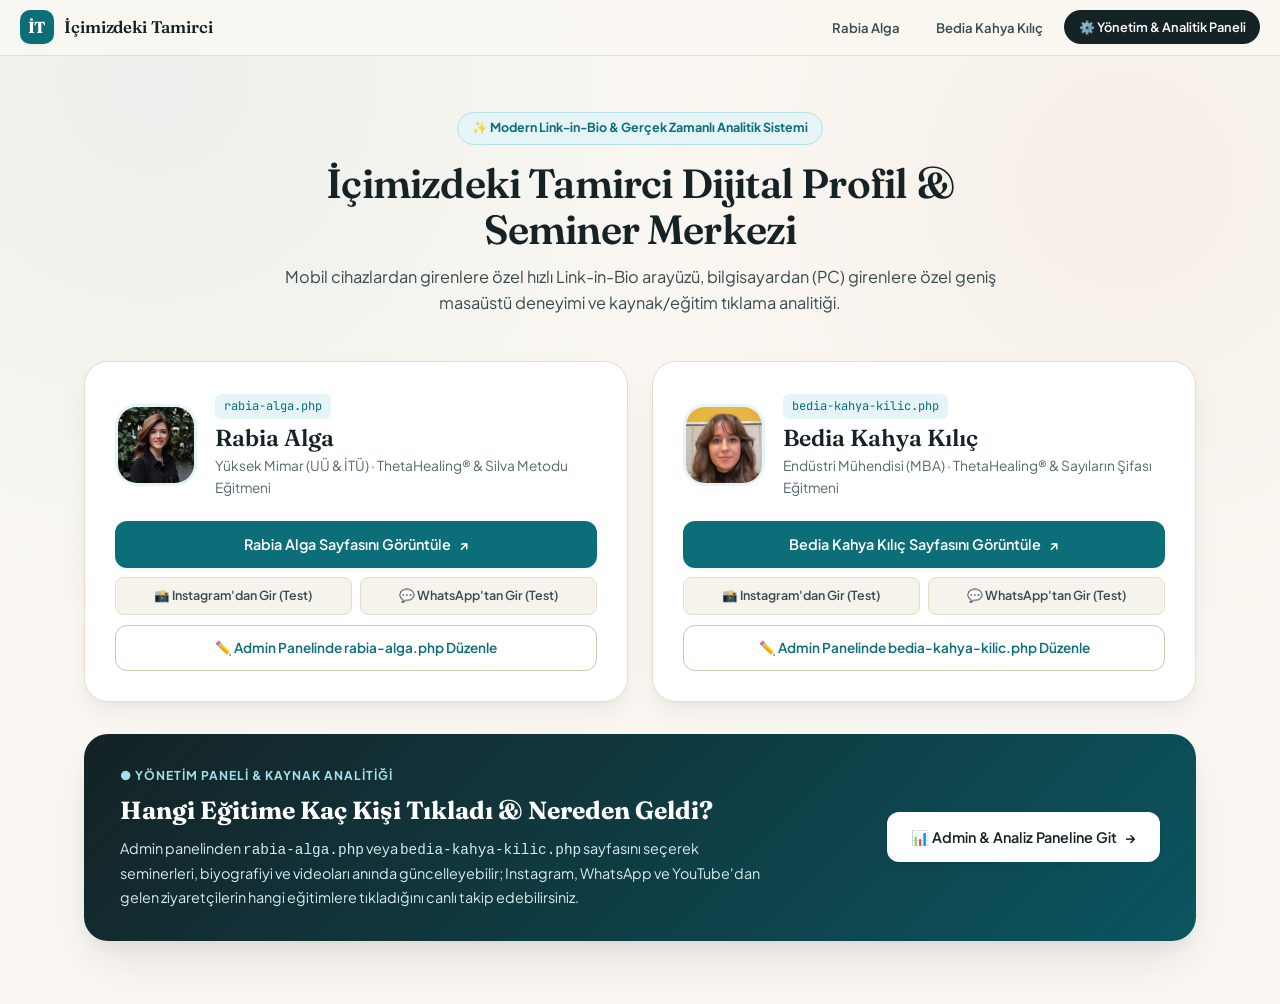
==== index.html @ aa14bcf8 "feat: Modern Link-in-Bio (Rabia Alga & Bedia Kahya Kilic) + CMS Admin & Analytics" ====
<!DOCTYPE html>
<html lang="tr">
  <head>
    <meta charset="utf-8" />
    <meta name="viewport" content="width=device-width, initial-scale=1" />
    <title>İçimizdeki Tamirci | Link-in-Bio & Yönetim Portalı</title>
    <meta
      name="description"
      content="İçimizdeki Tamirci — Rabia Alga ve Bedia Kahya Kılıç modern Link-in-Bio sayfaları, seminer takvimi ve analitik yönetim paneli."
    />
    <link rel="stylesheet" href="css/modern.css" />
    <style>
      .portal-hero {
        max-width: 1160px;
        margin: 0 auto;
        padding: 3.5rem 1.5rem 4rem;
      }
      .portal-header {
        text-align: center;
        max-width: 720px;
        margin: 0 auto 2.75rem;
      }
      .portal-badge {
        display: inline-flex;
        align-items: center;
        gap: 0.45rem;
        padding: 0.35rem 0.9rem;
        border-radius: var(--radius-pill);
        background: var(--accent-soft);
        color: var(--accent);
        border: 1px solid var(--accent-border);
        font-size: 0.78rem;
        font-weight: 700;
        margin-bottom: 1rem;
      }
      .portal-title {
        font-family: var(--font-display);
        font-size: var(--step-4);
        font-weight: 600;
        line-height: 1.12;
        letter-spacing: -0.02em;
        margin-bottom: 0.75rem;
      }
      .portal-sub {
        color: var(--text-secondary);
        font-size: 1.02rem;
      }
      .portal-grid {
        display: grid;
        grid-template-columns: repeat(2, minmax(0, 1fr));
        gap: 1.5rem;
        margin-bottom: 2rem;
      }
      .portal-card {
        background: var(--surface);
        border: 1px solid var(--border);
        border-radius: var(--radius-lg);
        padding: 1.85rem;
        box-shadow: var(--shadow-md);
        display: flex;
        flex-direction: column;
        justify-content: space-between;
        gap: 1.35rem;
      }
      .portal-card-top {
        display: flex;
        align-items: center;
        gap: 1.15rem;
      }
      .portal-avatar {
        width: 82px;
        height: 82px;
        border-radius: 22px;
        object-fit: cover;
        border: 3px solid var(--accent-soft);
        flex-shrink: 0;
      }
      .portal-slug {
        font-family: var(--font-mono);
        font-size: 0.75rem;
        color: var(--accent);
        background: var(--accent-soft);
        padding: 0.18rem 0.55rem;
        border-radius: 6px;
        display: inline-block;
        margin-bottom: 0.3rem;
      }
      .portal-name {
        font-family: var(--font-display);
        font-size: 1.45rem;
        font-weight: 600;
        line-height: 1.2;
      }
      .portal-role {
        font-size: 0.86rem;
        color: var(--text-muted);
        margin-top: 0.2rem;
      }
      .portal-actions {
        display: flex;
        flex-direction: column;
        gap: 0.6rem;
      }
      .portal-sim-row {
        display: grid;
        grid-template-columns: 1fr 1fr;
        gap: 0.5rem;
      }
      .portal-admin-banner {
        background: linear-gradient(135deg, #142225 0%, #0B5560 100%);
        color: #fff;
        border-radius: var(--radius-lg);
        padding: 2rem 2.25rem;
        display: flex;
        align-items: center;
        justify-content: space-between;
        gap: 1.5rem;
        flex-wrap: wrap;
        box-shadow: var(--shadow-lg);
      }
      @media (max-width: 820px) {
        .portal-grid {
          grid-template-columns: 1fr;
        }
        .portal-sim-row {
          grid-template-columns: 1fr;
        }
      }
    </style>
  </head>
  <body>
    <header class="it-topbar">
      <div class="it-topbar-inner">
        <a href="index.html" class="it-brand">
          <span class="it-brand-mark">İT</span>
          <span>İçimizdeki Tamirci</span>
        </a>
        <div class="it-topbar-actions">
          <a href="rabia-alga.html" class="it-pill-link">Rabia Alga</a>
          <a href="bedia-kahya-kilic.html" class="it-pill-link">Bedia Kahya Kılıç</a>
          <a href="admin.html" class="it-admin-cta">⚙️ Yönetim & Analitik Paneli</a>
        </div>
      </div>
    </header>

    <main class="portal-hero">
      <div class="portal-header">
        <span class="portal-badge">✨ Modern Link-in-Bio & Gerçek Zamanlı Analitik Sistemi</span>
        <h1 class="portal-title">İçimizdeki Tamirci Dijital Profil & Seminer Merkezi</h1>
        <p class="portal-sub">
          Mobil cihazlardan girenlere özel hızlı Link-in-Bio arayüzü, bilgisayardan (PC) girenlere özel geniş masaüstü deneyimi ve kaynak/eğitim tıklama analitiği.
        </p>
      </div>

      <div class="portal-grid">
        <!-- Rabia Alga Kartı -->
        <article class="portal-card">
          <div>
            <div class="portal-card-top">
              <img src="assets/images/RabiaAlga.jpg" alt="Rabia Alga" class="portal-avatar" />
              <div>
                <span class="portal-slug">rabia-alga.php</span>
                <h2 class="portal-name">Rabia Alga</h2>
                <p class="portal-role">Yüksek Mimar (UÜ & İTÜ) · ThetaHealing® & Silva Metodu Eğitmeni</p>
              </div>
            </div>
          </div>

          <div class="portal-actions">
            <a href="rabia-alga.html" class="it-training-cta">
              <span>Rabia Alga Sayfasını Görüntüle</span>
              <span>↗</span>
            </a>
            <div class="portal-sim-row">
              <a href="rabia-alga.html?ref=instagram" class="it-share-chip">
                📸 Instagram'dan Gir (Test)
              </a>
              <a href="rabia-alga.html?ref=whatsapp" class="it-share-chip">
                💬 WhatsApp'tan Gir (Test)
              </a>
            </div>
            <a href="admin.html?profile=rabia-alga&tab=trainings" class="it-more-btn" style="justify-content:center; gap:0.5rem;">
              <span>✏️ Admin Panelinde rabia-alga.php Düzenle</span>
            </a>
          </div>
        </article>

        <!-- Bedia Kahya Kılıç Kartı -->
        <article class="portal-card">
          <div>
            <div class="portal-card-top">
              <img src="assets/images/BediaKahyaKilic.jpg" alt="Bedia Kahya Kılıç" class="portal-avatar" />
              <div>
                <span class="portal-slug">bedia-kahya-kilic.php</span>
                <h2 class="portal-name">Bedia Kahya Kılıç</h2>
                <p class="portal-role">Endüstri Mühendisi (MBA) · ThetaHealing® & Sayıların Şifası Eğitmeni</p>
              </div>
            </div>
          </div>

          <div class="portal-actions">
            <a href="bedia-kahya-kilic.html" class="it-training-cta">
              <span>Bedia Kahya Kılıç Sayfasını Görüntüle</span>
              <span>↗</span>
            </a>
            <div class="portal-sim-row">
              <a href="bedia-kahya-kilic.html?ref=instagram" class="it-share-chip">
                📸 Instagram'dan Gir (Test)
              </a>
              <a href="bedia-kahya-kilic.html?ref=whatsapp" class="it-share-chip">
                💬 WhatsApp'tan Gir (Test)
              </a>
            </div>
            <a href="admin.html?profile=bedia-kahya-kilic&tab=trainings" class="it-more-btn" style="justify-content:center; gap:0.5rem;">
              <span>✏️ Admin Panelinde bedia-kahya-kilic.php Düzenle</span>
            </a>
          </div>
        </article>
      </div>

      <!-- Admin & Analitik Özeti -->
      <section class="portal-admin-banner">
        <div style="max-width:640px;">
          <div style="font-size:0.76rem; text-transform:uppercase; letter-spacing:0.08em; color:#9FE2EA; font-weight:700; margin-bottom:0.35rem;">
            ● Yönetim Paneli & Kaynak Analitiği
          </div>
          <h2 style="font-family:var(--font-display); font-size:1.55rem; margin-bottom:0.45rem;">
            Hangi Eğitime Kaç Kişi Tıkladı & Nereden Geldi?
          </h2>
          <p style="font-size:0.9rem; color:#D5ECEF;">
            Admin panelinden <code>rabia-alga.php</code> veya <code>bedia-kahya-kilic.php</code> sayfasını seçerek seminerleri, biyografiyi ve videoları anında güncelleyebilir; Instagram, WhatsApp ve YouTube'dan gelen ziyaretçilerin hangi eğitimlere tıkladığını canlı takip edebilirsiniz.
          </p>
        </div>
        <div style="display:flex; gap:0.75rem; flex-wrap:wrap;">
          <a href="admin.html" class="it-training-cta" style="width:auto; background:#fff; color:#142225; padding:0.85rem 1.5rem;">
            <span>📊 Admin & Analiz Paneline Git</span>
            <span>→</span>
          </a>
        </div>
      </section>
    </main>

    <script src="js/store.js"></script>
  </body>
</html>
---- css/modern.css ----
/* ==========================================================================
   İçimizdeki Tamirci — Modern Link-in-Bio & Admin Design System
   Aesthetic Direction: Anatolian Serene Editorial (Botanical Teal & Warm Alabaster)
   Typography: Fraunces (Display Serif) + Plus Jakarta Sans (UI/Body) + JetBrains Mono
   ========================================================================== */

@import url('https://fonts.googleapis.com/css2?family=Fraunces:ital,opsz,wght@0,9..144,500;0,9..144,600;0,9..144,700;1,9..144,400&family=JetBrains+Mono:wght@400;500;600&family=Plus+Jakarta+Sans:wght@400;500;600;700&display=swap');

:root {
  /* Color Tokens (WCAG 2.2 AA Verified) */
  --bg: #FAF7F2;
  --bg-alt: #F2ECE4;
  --surface: #FFFFFF;
  --surface-raised: #FFFFFF;
  --surface-subtle: #F6F3ED;
  --border: #E5DEC9;
  --border-strong: #D0C7B2;

  --text: #162326;
  --text-secondary: #394B4E;
  --text-muted: #56696C;

  --accent: #0B6E78;
  --accent-hover: #08545C;
  --accent-soft: #E5F4F6;
  --accent-border: #B5E0E5;
  --accent-contrast: #FFFFFF;

  --warm: #B85635;
  --warm-soft: #FDF0EB;
  --warm-border: #F3CBBF;

  --success: #157347;
  --success-soft: #E8F6EE;
  --warning: #B45309;
  --warning-soft: #FEF3C7;
  --danger: #B91C1C;
  --danger-soft: #FEE2E2;

  /* Typography */
  --font-display: 'Fraunces', Georgia, serif;
  --font-sans: 'Plus Jakarta Sans', -apple-system, BlinkMacSystemFont, sans-serif;
  --font-mono: 'JetBrains Mono', monospace;

  /* Fluid Type Scale */
  --step--1: clamp(0.8125rem, 0.79rem + 0.1vw, 0.875rem);
  --step-0: clamp(0.95rem, 0.92rem + 0.15vw, 1.025rem);
  --step-1: clamp(1.125rem, 1.06rem + 0.3vw, 1.275rem);
  --step-2: clamp(1.35rem, 1.25rem + 0.5vw, 1.6rem);
  --step-3: clamp(1.65rem, 1.48rem + 0.85vw, 2.05rem);
  --step-4: clamp(2.0rem, 1.75rem + 1.2vw, 2.55rem);

  /* Radii & Shadows */
  --radius-xs: 8px;
  --radius-sm: 12px;
  --radius-md: 18px;
  --radius-lg: 24px;
  --radius-xl: 32px;
  --radius-pill: 9999px;

  --shadow-sm: 0 2px 8px -2px rgba(22, 35, 38, 0.06), 0 1px 3px -1px rgba(22, 35, 38, 0.04);
  --shadow-md: 0 12px 28px -6px rgba(22, 35, 38, 0.08), 0 4px 10px -3px rgba(22, 35, 38, 0.04);
  --shadow-lg: 0 24px 48px -12px rgba(22, 35, 38, 0.12), 0 8px 16px -4px rgba(22, 35, 38, 0.06);
  --focus-ring: 0 0 0 3px rgba(11, 110, 120, 0.32);
}

*, *::before, *::after {
  box-sizing: border-box;
  margin: 0;
  padding: 0;
}

html {
  scroll-behavior: smooth;
  -webkit-text-size-adjust: 100%;
}

body {
  font-family: var(--font-sans);
  font-size: var(--step-0);
  line-height: 1.6;
  color: var(--text);
  background-color: var(--bg);
  background-image:
    radial-gradient(circle at 12% 8%, rgba(11, 110, 120, 0.06) 0%, transparent 38%),
    radial-gradient(circle at 88% 18%, rgba(184, 86, 53, 0.05) 0%, transparent 36%);
  min-height: 100vh;
  overflow-x: hidden;
  -webkit-font-smoothing: antialiased;
}

a {
  color: inherit;
  text-decoration: none;
}

button, input, select, textarea {
  font-family: inherit;
  font-size: inherit;
  color: inherit;
}

button {
  cursor: pointer;
  border: none;
  background: none;
}

a:focus-visible,
button:focus-visible,
input:focus-visible,
select:focus-visible,
textarea:focus-visible {
  outline: none;
  box-shadow: var(--focus-ring);
}

/* ==========================================================================
   TOP NAVIGATION & LIVE BAR
   ========================================================================== */
.it-topbar {
  position: sticky;
  top: 0;
  z-index: 100;
  background: rgba(250, 247, 242, 0.88);
  backdrop-filter: blur(14px);
  -webkit-backdrop-filter: blur(14px);
  border-bottom: 1px solid var(--border);
  padding: 0.65rem 1.25rem;
}

.it-topbar-inner {
  max-width: 1320px;
  margin: 0 auto;
  display: flex;
  align-items: center;
  justify-content: space-between;
  gap: 0.75rem;
  flex-wrap: wrap;
}

.it-brand {
  display: inline-flex;
  align-items: center;
  gap: 0.65rem;
  font-family: var(--font-display);
  font-weight: 600;
  font-size: 1.05rem;
  color: var(--text);
  letter-spacing: -0.01em;
}

.it-brand-mark {
  width: 34px;
  height: 34px;
  border-radius: 10px;
  background: var(--accent);
  color: #fff;
  display: inline-flex;
  align-items: center;
  justify-content: center;
  font-family: var(--font-display);
  font-weight: 700;
  font-size: 1rem;
  box-shadow: var(--shadow-sm);
}

.it-profile-Select-pills {
  display: inline-flex;
  align-items: center;
  background: var(--surface-subtle);
  border: 1px solid var(--border);
  border-radius: var(--radius-pill);
  padding: 3px;
  gap: 2px;
}

.it-pill-link {
  display: inline-flex;
  align-items: center;
  gap: 0.45rem;
  padding: 0.38rem 0.85rem;
  border-radius: var(--radius-pill);
  font-size: 0.82rem;
  font-weight: 600;
  color: var(--text-secondary);
  transition: all 0.18s ease;
}

.it-pill-link img {
  width: 20px;
  height: 20px;
  border-radius: 50%;
  object-fit: cover;
}

.it-pill-link:hover {
  color: var(--text);
}

.it-pill-link.active {
  background: var(--surface);
  color: var(--accent);
  box-shadow: var(--shadow-sm);
}

.it-topbar-actions {
  display: inline-flex;
  align-items: center;
  gap: 0.5rem;
  flex-wrap: wrap;
}

.it-viewport-switcher {
  display: inline-flex;
  align-items: center;
  background: var(--surface-subtle);
  border: 1px solid var(--border);
  border-radius: var(--radius-pill);
  padding: 3px;
  gap: 2px;
}

.it-vp-btn {
  padding: 0.32rem 0.7rem;
  border-radius: var(--radius-pill);
  font-size: 0.76rem;
  font-weight: 600;
  color: var(--text-muted);
  display: inline-flex;
  align-items: center;
  gap: 0.35rem;
  transition: all 0.18s ease;
}

.it-vp-btn.active {
  background: var(--surface);
  color: var(--text);
  box-shadow: var(--shadow-sm);
}

.it-source-badge {
  display: inline-flex;
  align-items: center;
  gap: 0.35rem;
  padding: 0.35rem 0.75rem;
  border-radius: var(--radius-pill);
  font-size: 0.76rem;
  font-weight: 600;
  background: var(--accent-soft);
  color: var(--accent);
  border: 1px solid var(--accent-border);
}

.it-admin-cta {
  display: inline-flex;
  align-items: center;
  gap: 0.4rem;
  padding: 0.42rem 0.9rem;
  border-radius: var(--radius-pill);
  font-size: 0.8rem;
  font-weight: 600;
  background: var(--text);
  color: #fff;
  transition: transform 0.15s ease, background 0.15s ease;
}

.it-admin-cta:hover {
  background: var(--accent);
  transform: translateY(-1px);
}

/* ==========================================================================
   MAIN PROFILE SHELL (RESPONSIVE DESKTOP vs MOBILE)
   ========================================================================== */
.it-main-container {
  max-width: 1280px;
  margin: 0 auto;
  padding: 2.25rem 1.5rem 4.5rem;
}

/* Desktop Two-Column Split Layout (>= 921px) */
.it-profile-layout {
  display: grid;
  grid-template-columns: 400px minmax(0, 1fr);
  gap: 2.25rem;
  align-items: start;
}

/* Sticky Left Identity Card on Desktop */
.it-identity-col {
  position: sticky;
  top: 5.25rem;
  display: flex;
  flex-direction: column;
  gap: 1.25rem;
}

.it-identity-card {
  background: var(--surface);
  border: 1px solid var(--border);
  border-radius: var(--radius-lg);
  box-shadow: var(--shadow-md);
  overflow: hidden;
  position: relative;
}

.it-identity-cover {
  height: 118px;
  background:
    linear-gradient(135deg, var(--accent) 0%, #134E5E 65%, #1D353B 100%);
  position: relative;
  overflow: hidden;
}

.it-identity-cover::after {
  content: '';
  position: absolute;
  inset: 0;
  background-image: radial-gradient(rgba(255, 255, 255, 0.14) 1px, transparent 1px);
  background-size: 16px 16px;
  opacity: 0.6;
}

.it-cover-tag {
  position: absolute;
  top: 1rem;
  right: 1rem;
  z-index: 2;
  background: rgba(255, 255, 255, 0.16);
  backdrop-filter: blur(8px);
  color: #fff;
  font-size: 0.72rem;
  font-weight: 600;
  padding: 0.28rem 0.7rem;
  border-radius: var(--radius-pill);
  border: 1px solid rgba(255, 255, 255, 0.24);
  letter-spacing: 0.02em;
}

.it-identity-body {
  padding: 0 1.75rem 1.75rem;
  margin-top: -54px;
  position: relative;
  z-index: 2;
}

.it-avatar-wrap {
  position: relative;
  display: inline-block;
  margin-bottom: 1rem;
}

.it-avatar {
  width: 108px;
  height: 108px;
  border-radius: 26px;
  object-fit: cover;
  border: 4px solid var(--surface);
  box-shadow: var(--shadow-md);
  background: var(--surface-subtle);
  display: block;
}

.it-verified-dot {
  position: absolute;
  bottom: 4px;
  right: -4px;
  width: 28px;
  height: 28px;
  border-radius: 50%;
  background: var(--accent);
  color: #fff;
  border: 3px solid var(--surface);
  display: flex;
  align-items: center;
  justify-content: center;
}

.it-name {
  font-family: var(--font-display);
  font-size: var(--step-3);
  font-weight: 600;
  line-height: 1.15;
  color: var(--text);
  letter-spacing: -0.02em;
  margin-bottom: 0.35rem;
}

.it-role {
  font-size: 0.92rem;
  font-weight: 600;
  color: var(--accent);
  margin-bottom: 0.65rem;
}

.it-credentials {
  display: flex;
  flex-wrap: wrap;
  gap: 0.4rem;
  margin-bottom: 1.25rem;
}

.it-cred-badge {
  font-size: 0.75rem;
  font-weight: 600;
  padding: 0.25rem 0.65rem;
  border-radius: var(--radius-xs);
  background: var(--surface-subtle);
  color: var(--text-secondary);
  border: 1px solid var(--border);
}

/* Social Grid */
.it-social-strip {
  display: grid;
  grid-template-columns: repeat(5, 1fr);
  gap: 0.5rem;
  margin-bottom: 1.35rem;
}

.it-social-btn {
  display: flex;
  flex-direction: column;
  align-items: center;
  justify-content: center;
  gap: 0.28rem;
  padding: 0.65rem 0.25rem;
  border-radius: var(--radius-sm);
  background: var(--surface-subtle);
  border: 1px solid var(--border);
  color: var(--text-secondary);
  font-size: 0.7rem;
  font-weight: 600;
  transition: all 0.18s ease;
  min-height: 58px;
}

.it-social-btn svg {
  width: 20px;
  height: 20px;
  transition: transform 0.18s ease;
}

.it-social-btn:hover {
  background: var(--accent-soft);
  border-color: var(--accent-border);
  color: var(--accent);
  transform: translateY(-2px);
}

.it-social-btn:hover svg {
  transform: scale(1.08);
}

/* About Box inside Left Column */
.it-bio-box {
  background: var(--surface-subtle);
  border: 1px solid var(--border);
  border-radius: var(--radius-md);
  padding: 1.25rem;
}

.it-bio-greeting {
  font-family: var(--font-display);
  font-size: 1.05rem;
  font-weight: 600;
  color: var(--text);
  margin-bottom: 0.5rem;
}

.it-bio-text {
  font-size: 0.9rem;
  line-height: 1.65;
  color: var(--text-secondary);
  margin-bottom: 1rem;
  text-align: left;
}

.it-more-btn {
  display: inline-flex;
  align-items: center;
  justify-content: space-between;
  width: 100%;
  padding: 0.7rem 1rem;
  border-radius: var(--radius-sm);
  background: var(--surface);
  border: 1px solid var(--border-strong);
  font-size: 0.85rem;
  font-weight: 600;
  color: var(--accent);
  transition: all 0.18s ease;
}

.it-more-btn:hover {
  background: var(--accent);
  color: #fff;
  border-color: var(--accent);
}

/* Share & Source Test Card */
.it-share-card {
  background: var(--surface);
  border: 1px solid var(--border);
  border-radius: var(--radius-md);
  padding: 1.15rem 1.35rem;
  box-shadow: var(--shadow-sm);
}

.it-share-title {
  font-size: 0.82rem;
  font-weight: 700;
  text-transform: uppercase;
  letter-spacing: 0.05em;
  color: var(--text-muted);
  margin-bottom: 0.65rem;
  display: flex;
  align-items: center;
  justify-content: space-between;
}

.it-share-btns {
  display: grid;
  grid-template-columns: 1fr 1fr;
  gap: 0.5rem;
}

.it-share-chip {
  display: inline-flex;
  align-items: center;
  justify-content: center;
  gap: 0.4rem;
  padding: 0.5rem 0.65rem;
  border-radius: var(--radius-xs);
  font-size: 0.78rem;
  font-weight: 600;
  background: var(--surface-subtle);
  border: 1px solid var(--border);
  color: var(--text-secondary);
  transition: all 0.15s ease;
}

.it-share-chip:hover {
  border-color: var(--accent);
  color: var(--accent);
  background: var(--accent-soft);
}

/* ==========================================================================
   RIGHT CONTENT AREA (SEMINARS & VIDEOS)
   ========================================================================== */
.it-content-col {
  display: flex;
  flex-direction: column;
  gap: 2.25rem;
}

/* Mobile Quick Tabs (hidden on desktop) */
.it-mobile-tabs {
  display: none;
}

.it-section-block {
  background: var(--surface);
  border: 1px solid var(--border);
  border-radius: var(--radius-lg);
  padding: 1.85rem;
  box-shadow: var(--shadow-sm);
}

.it-section-header {
  display: flex;
  align-items: flex-end;
  justify-content: space-between;
  gap: 1rem;
  margin-bottom: 1.5rem;
  padding-bottom: 1rem;
  border-bottom: 1px solid var(--border);
  flex-wrap: wrap;
}

.it-section-eyebrow {
  font-size: 0.76rem;
  font-weight: 700;
  text-transform: uppercase;
  letter-spacing: 0.08em;
  color: var(--warm);
  margin-bottom: 0.25rem;
  display: flex;
  align-items: center;
  gap: 0.4rem;
}

.it-section-title {
  font-family: var(--font-display);
  font-size: var(--step-2);
  font-weight: 600;
  color: var(--text);
  line-height: 1.2;
}

.it-filter-pills {
  display: inline-flex;
  background: var(--surface-subtle);
  border: 1px solid var(--border);
  border-radius: var(--radius-pill);
  padding: 3px;
  gap: 2px;
}

.it-filter-btn {
  padding: 0.35rem 0.85rem;
  border-radius: var(--radius-pill);
  font-size: 0.8rem;
  font-weight: 600;
  color: var(--text-muted);
  transition: all 0.15s ease;
}

.it-filter-btn.active {
  background: var(--surface);
  color: var(--accent);
  box-shadow: var(--shadow-sm);
}

/* Seminar Cards Grid (2 Columns on PC, 1 Column on Mobile) */
.it-trainings-grid {
  display: grid;
  grid-template-columns: repeat(2, minmax(0, 1fr));
  gap: 1.15rem;
}

.it-training-card {
  display: flex;
  flex-direction: column;
  justify-content: space-between;
  background: var(--surface-subtle);
  border: 1px solid var(--border);
  border-radius: var(--radius-md);
  padding: 1.35rem;
  transition: all 0.22s cubic-bezier(0.22, 1, 0.36, 1);
  position: relative;
  overflow: hidden;
}

.it-training-card::before {
  content: '';
  position: absolute;
  top: 0;
  left: 0;
  width: 4px;
  height: 100%;
  background: var(--accent);
  opacity: 0.85;
}

.it-training-card[data-mode="Online"]::before {
  background: var(--warm);
}

.it-training-card:hover {
  background: var(--surface);
  border-color: var(--accent-border);
  box-shadow: var(--shadow-md);
  transform: translateY(-3px);
}

.it-training-top {
  display: flex;
  align-items: center;
  justify-content: space-between;
  gap: 0.5rem;
  margin-bottom: 0.85rem;
}

.it-training-cat {
  font-size: 0.74rem;
  font-weight: 700;
  padding: 0.25rem 0.65rem;
  border-radius: var(--radius-pill);
  background: var(--accent-soft);
  color: var(--accent);
  border: 1px solid var(--accent-border);
}

.it-training-mode {
  font-size: 0.74rem;
  font-weight: 600;
  padding: 0.22rem 0.6rem;
  border-radius: var(--radius-pill);
  background: var(--surface);
  color: var(--text-secondary);
  border: 1px solid var(--border);
}

.it-training-mode.online {
  background: var(--warm-soft);
  color: var(--warm);
  border-color: var(--warm-border);
}

.it-training-title {
  font-family: var(--font-display);
  font-size: 1.2rem;
  font-weight: 600;
  color: var(--text);
  line-height: 1.28;
  margin-bottom: 0.9rem;
}

.it-training-meta {
  display: flex;
  flex-direction: column;
  gap: 0.45rem;
  margin-bottom: 1.15rem;
  padding-bottom: 1rem;
  border-bottom: 1px dashed var(--border-strong);
}

.it-meta-row {
  display: flex;
  align-items: center;
  gap: 0.55rem;
  font-size: 0.86rem;
  color: var(--text-secondary);
  font-weight: 500;
}

.it-meta-row svg {
  width: 16px;
  height: 16px;
  color: var(--accent);
  flex-shrink: 0;
}

.it-training-footer {
  display: flex;
  flex-direction: column;
  gap: 0.75rem;
}

.it-status-line {
  display: inline-flex;
  align-items: center;
  gap: 0.45rem;
  font-size: 0.78rem;
  font-weight: 600;
  color: var(--success);
}

.it-pulse-dot {
  width: 8px;
  height: 8px;
  border-radius: 50%;
  background: var(--success);
  box-shadow: 0 0 0 3px rgba(21, 115, 71, 0.2);
}

.it-training-cta {
  display: inline-flex;
  align-items: center;
  justify-content: center;
  gap: 0.5rem;
  width: 100%;
  min-height: 46px;
  padding: 0.75rem 1.15rem;
  border-radius: var(--radius-sm);
  background: var(--accent);
  color: #fff;
  font-size: 0.9rem;
  font-weight: 600;
  transition: all 0.18s ease;
  box-shadow: var(--shadow-sm);
}

.it-training-cta:hover {
  background: var(--accent-hover);
}

/* Videos Grid */
.it-videos-grid {
  display: grid;
  grid-template-columns: repeat(2, minmax(0, 1fr));
  gap: 1.25rem;
}

.it-video-card {
  background: var(--surface-subtle);
  border: 1px solid var(--border);
  border-radius: var(--radius-md);
  overflow: hidden;
  display: flex;
  flex-direction: column;
}

.it-video-frame {
  position: relative;
  width: 100%;
  aspect-ratio: 16 / 9;
  background: #0F1719;
}

.it-video-frame iframe {
  position: absolute;
  inset: 0;
  width: 100%;
  height: 100%;
  border: 0;
}

.it-video-info {
  padding: 1.1rem 1.25rem;
}

.it-video-title {
  font-family: var(--font-display);
  font-size: 1.05rem;
  font-weight: 600;
  color: var(--text);
  margin-bottom: 0.3rem;
}

.it-video-sub {
  font-size: 0.84rem;
  color: var(--text-muted);
}

/* Footer */
.it-footer {
  margin-top: 3rem;
  padding-top: 1.5rem;
  border-top: 1px solid var(--border);
  display: flex;
  align-items: center;
  justify-content: space-between;
  flex-wrap: wrap;
  gap: 1rem;
  font-size: 0.84rem;
  color: var(--text-muted);
}

.it-footer a {
  color: var(--accent);
  font-weight: 600;
}

/* ==========================================================================
   MOBILE LINK-IN-BIO RESPONSIVE VIEW (< 920px OR Forced Mobile Preview)
   ========================================================================== */
@media (max-width: 920px) {
  .it-viewport-switcher {
    display: none;
  }

  .it-main-container {
    padding: 1rem 0.9rem 5.5rem;
    max-width: 540px;
  }

  .it-profile-layout {
    grid-template-columns: 1fr;
    gap: 1.15rem;
  }

  .it-identity-col {
    position: static;
  }

  .it-identity-body {
    padding: 0 1.25rem 1.35rem;
    text-align: center;
  }

  .it-credentials {
    justify-content: center;
  }

  .it-bio-text {
    text-align: left;
  }

  .it-mobile-tabs {
    display: grid;
    grid-template-columns: repeat(3, 1fr);
    background: var(--surface);
    border: 1px solid var(--border);
    border-radius: var(--radius-pill);
    padding: 4px;
    box-shadow: var(--shadow-sm);
    position: sticky;
    top: 3.8rem;
    z-index: 40;
  }

  .it-mob-tab {
    padding: 0.55rem 0.5rem;
    border-radius: var(--radius-pill);
    font-size: 0.82rem;
    font-weight: 600;
    color: var(--text-muted);
    text-align: center;
  }

  .it-mob-tab.active {
    background: var(--accent);
    color: #fff;
  }

  .it-section-block {
    padding: 1.25rem 1.1rem;
    border-radius: var(--radius-md);
  }

  .it-trainings-grid,
  .it-videos-grid {
    grid-template-columns: 1fr;
  }
}

/* Forced Mobile Preview Mode on Desktop Screen */
body.force-mobile-view .it-main-container {
  max-width: 440px;
  margin: 1.5rem auto 4rem;
  padding: 1.1rem;
  background: var(--bg);
  border: 10px solid #1E292B;
  border-radius: 44px;
  box-shadow: 0 28px 70px rgba(15, 25, 28, 0.26);
}

body.force-mobile-view .it-profile-layout {
  grid-template-columns: 1fr;
  gap: 1.15rem;
}

body.force-mobile-view .it-identity-col {
  position: static;
}

body.force-mobile-view .it-identity-body {
  padding: 0 1.15rem 1.25rem;
  text-align: center;
}

body.force-mobile-view .it-credentials {
  justify-content: center;
}

body.force-mobile-view .it-trainings-grid,
body.force-mobile-view .it-videos-grid {
  grid-template-columns: 1fr;
}

body.force-mobile-view .it-section-block {
  padding: 1.2rem 1rem;
}

/* Toast Notification */
.it-toast {
  position: fixed;
  bottom: 1.5rem;
  right: 1.5rem;
  z-index: 9999;
  background: var(--text);
  color: #fff;
  padding: 0.85rem 1.25rem;
  border-radius: var(--radius-sm);
  box-shadow: var(--shadow-lg);
  font-size: 0.86rem;
  font-weight: 600;
  display: flex;
  align-items: center;
  gap: 0.6rem;
  transform: translateY(120%);
  opacity: 0;
  transition: all 0.25s cubic-bezier(0.22, 1, 0.36, 1);
}

.it-toast.show {
  transform: translateY(0);
  opacity: 1;
}
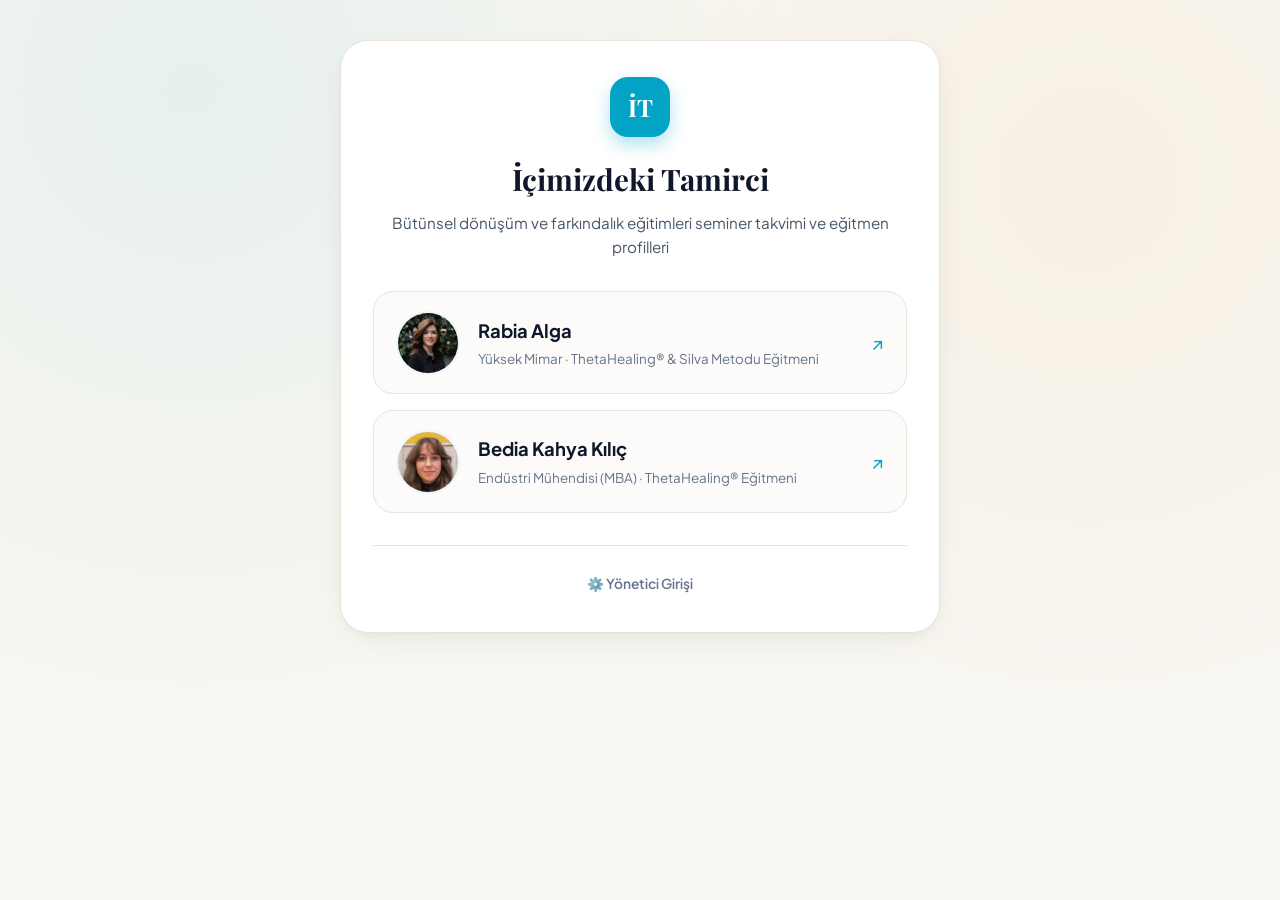
==== commit 58a15cdf: "feat: SQLite3 engine (zero seed data), structured seminars, file upload for avatar/bg, luxury execut" ====
--- a/index.html
+++ b/index.html
@@ -3,243 +3,127 @@
   <head>
     <meta charset="utf-8" />
     <meta name="viewport" content="width=device-width, initial-scale=1" />
-    <title>İçimizdeki Tamirci | Link-in-Bio & Yönetim Portalı</title>
+    <title>İçimizdeki Tamirci — Portalı</title>
     <meta
       name="description"
-      content="İçimizdeki Tamirci — Rabia Alga ve Bedia Kahya Kılıç modern Link-in-Bio sayfaları, seminer takvimi ve analitik yönetim paneli."
+      content="İçimizdeki Tamirci — Rabia Alga ve Bedia Kahya Kılıç modern Link-in-Bio sayfaları ve seminer takvimi."
     />
     <link rel="stylesheet" href="css/modern.css" />
     <style>
-      .portal-hero {
-        max-width: 1160px;
-        margin: 0 auto;
-        padding: 3.5rem 1.5rem 4rem;
+      .portal-wrap {
+        width: 100%;
+        max-width: 640px;
+        margin: 2.5rem auto;
+        padding: 0 1.25rem;
       }
-      .portal-header {
+      .portal-card {
+        background: #ffffff;
+        border: 1px solid var(--border-light);
+        border-radius: 28px;
+        padding: 2.25rem 2rem;
+        box-shadow: var(--shadow-card);
         text-align: center;
-        max-width: 720px;
-        margin: 0 auto 2.75rem;
+        margin-bottom: 1.5rem;
       }
-      .portal-badge {
+      .portal-logo {
+        width: 60px;
+        height: 60px;
+        border-radius: 18px;
+        background: var(--primary);
+        color: #ffffff;
         display: inline-flex;
         align-items: center;
-        gap: 0.45rem;
-        padding: 0.35rem 0.9rem;
-        border-radius: var(--radius-pill);
-        background: var(--accent-soft);
-        color: var(--accent);
-        border: 1px solid var(--accent-border);
-        font-size: 0.78rem;
+        justify-content: center;
+        font-family: var(--font-display);
+        font-size: 1.5rem;
         font-weight: 700;
-        margin-bottom: 1rem;
+        margin-bottom: 1.15rem;
+        box-shadow: 0 8px 18px rgba(2, 163, 196, 0.3);
       }
       .portal-title {
         font-family: var(--font-display);
-        font-size: var(--step-4);
-        font-weight: 600;
-        line-height: 1.12;
-        letter-spacing: -0.02em;
-        margin-bottom: 0.75rem;
+        font-size: 1.85rem;
+        font-weight: 700;
+        color: #0f172a;
+        margin-bottom: 0.5rem;
       }
-      .portal-sub {
+      .portal-desc {
+        font-size: 0.95rem;
         color: var(--text-secondary);
-        font-size: 1.02rem;
+        margin-bottom: 2rem;
+        line-height: 1.6;
       }
-      .portal-grid {
-        display: grid;
-        grid-template-columns: repeat(2, minmax(0, 1fr));
-        gap: 1.5rem;
-        margin-bottom: 2rem;
-      }
-      .portal-card {
-        background: var(--surface);
-        border: 1px solid var(--border);
-        border-radius: var(--radius-lg);
-        padding: 1.85rem;
-        box-shadow: var(--shadow-md);
-        display: flex;
-        flex-direction: column;
-        justify-content: space-between;
-        gap: 1.35rem;
-      }
-      .portal-card-top {
+      .profile-item-btn {
         display: flex;
         align-items: center;
         gap: 1.15rem;
+        padding: 1.15rem 1.35rem;
+        background: var(--bg-subtle);
+        border: 1px solid var(--border-light);
+        border-radius: 20px;
+        margin-bottom: 1rem;
+        transition: all 0.22s ease;
+        text-align: left;
       }
-      .portal-avatar {
-        width: 82px;
-        height: 82px;
-        border-radius: 22px;
+      .profile-item-btn:hover {
+        transform: translateY(-2px);
+        border-color: var(--primary);
+        box-shadow: var(--shadow-hover);
+        background: #ffffff;
+      }
+      .profile-thumb {
+        width: 64px;
+        height: 64px;
+        border-radius: 50%;
         object-fit: cover;
-        border: 3px solid var(--accent-soft);
+        border: 2px solid var(--primary-soft);
         flex-shrink: 0;
       }
-      .portal-slug {
-        font-family: var(--font-mono);
-        font-size: 0.75rem;
-        color: var(--accent);
-        background: var(--accent-soft);
-        padding: 0.18rem 0.55rem;
-        border-radius: 6px;
-        display: inline-block;
-        margin-bottom: 0.3rem;
+      .profile-item-name {
+        font-size: 1.15rem;
+        font-weight: 700;
+        color: #0f172a;
+        margin-bottom: 0.2rem;
       }
-      .portal-name {
-        font-family: var(--font-display);
-        font-size: 1.45rem;
-        font-weight: 600;
-        line-height: 1.2;
-      }
-      .portal-role {
-        font-size: 0.86rem;
+      .profile-item-role {
+        font-size: 0.84rem;
         color: var(--text-muted);
-        margin-top: 0.2rem;
-      }
-      .portal-actions {
-        display: flex;
-        flex-direction: column;
-        gap: 0.6rem;
-      }
-      .portal-sim-row {
-        display: grid;
-        grid-template-columns: 1fr 1fr;
-        gap: 0.5rem;
-      }
-      .portal-admin-banner {
-        background: linear-gradient(135deg, #142225 0%, #0B5560 100%);
-        color: #fff;
-        border-radius: var(--radius-lg);
-        padding: 2rem 2.25rem;
-        display: flex;
-        align-items: center;
-        justify-content: space-between;
-        gap: 1.5rem;
-        flex-wrap: wrap;
-        box-shadow: var(--shadow-lg);
-      }
-      @media (max-width: 820px) {
-        .portal-grid {
-          grid-template-columns: 1fr;
-        }
-        .portal-sim-row {
-          grid-template-columns: 1fr;
-        }
       }
     </style>
   </head>
   <body>
-    <header class="it-topbar">
-      <div class="it-topbar-inner">
-        <a href="index.html" class="it-brand">
-          <span class="it-brand-mark">İT</span>
-          <span>İçimizdeki Tamirci</span>
+    <main class="portal-wrap">
+      <div class="portal-card">
+        <div class="portal-logo">İT</div>
+        <h1 class="portal-title">İçimizdeki Tamirci</h1>
+        <p class="portal-desc">
+          Bütünsel dönüşüm ve farkındalık eğitimleri seminer takvimi ve eğitmen profilleri
+        </p>
+
+        <a href="rabia-alga.html" class="profile-item-btn">
+          <img src="assets/images/RabiaAlga.jpg" alt="Rabia Alga" class="profile-thumb" />
+          <div style="flex:1;">
+            <div class="profile-item-name">Rabia Alga</div>
+            <div class="profile-item-role">Yüksek Mimar · ThetaHealing® & Silva Metodu Eğitmeni</div>
+          </div>
+          <span style="font-size:1.2rem; color:var(--primary);">↗</span>
         </a>
-        <div class="it-topbar-actions">
-          <a href="rabia-alga.html" class="it-pill-link">Rabia Alga</a>
-          <a href="bedia-kahya-kilic.html" class="it-pill-link">Bedia Kahya Kılıç</a>
-          <a href="admin.html" class="it-admin-cta">⚙️ Yönetim & Analitik Paneli</a>
+
+        <a href="bedia-kahya-kilic.html" class="profile-item-btn">
+          <img src="assets/images/BediaKahyaKilic.jpg" alt="Bedia Kahya Kılıç" class="profile-thumb" />
+          <div style="flex:1;">
+            <div class="profile-item-name">Bedia Kahya Kılıç</div>
+            <div class="profile-item-role">Endüstri Mühendisi (MBA) · ThetaHealing® Eğitmeni</div>
+          </div>
+          <span style="font-size:1.2rem; color:var(--primary);">↗</span>
+        </a>
+
+        <div style="margin-top:2rem; padding-top:1.5rem; border-top:1px solid var(--border-light);">
+          <a href="admin.html" style="font-size:0.86rem; font-weight:600; color:var(--text-muted); display:inline-flex; align-items:center; gap:0.4rem;">
+            <span>⚙️ Yönetici Girişi</span>
+          </a>
         </div>
       </div>
-    </header>
-
-    <main class="portal-hero">
-      <div class="portal-header">
-        <span class="portal-badge">✨ Modern Link-in-Bio & Gerçek Zamanlı Analitik Sistemi</span>
-        <h1 class="portal-title">İçimizdeki Tamirci Dijital Profil & Seminer Merkezi</h1>
-        <p class="portal-sub">
-          Mobil cihazlardan girenlere özel hızlı Link-in-Bio arayüzü, bilgisayardan (PC) girenlere özel geniş masaüstü deneyimi ve kaynak/eğitim tıklama analitiği.
-        </p>
-      </div>
-
-      <div class="portal-grid">
-        <!-- Rabia Alga Kartı -->
-        <article class="portal-card">
-          <div>
-            <div class="portal-card-top">
-              <img src="assets/images/RabiaAlga.jpg" alt="Rabia Alga" class="portal-avatar" />
-              <div>
-                <span class="portal-slug">rabia-alga.php</span>
-                <h2 class="portal-name">Rabia Alga</h2>
-                <p class="portal-role">Yüksek Mimar (UÜ & İTÜ) · ThetaHealing® & Silva Metodu Eğitmeni</p>
-              </div>
-            </div>
-          </div>
-
-          <div class="portal-actions">
-            <a href="rabia-alga.html" class="it-training-cta">
-              <span>Rabia Alga Sayfasını Görüntüle</span>
-              <span>↗</span>
-            </a>
-            <div class="portal-sim-row">
-              <a href="rabia-alga.html?ref=instagram" class="it-share-chip">
-                📸 Instagram'dan Gir (Test)
-              </a>
-              <a href="rabia-alga.html?ref=whatsapp" class="it-share-chip">
-                💬 WhatsApp'tan Gir (Test)
-              </a>
-            </div>
-            <a href="admin.html?profile=rabia-alga&tab=trainings" class="it-more-btn" style="justify-content:center; gap:0.5rem;">
-              <span>✏️ Admin Panelinde rabia-alga.php Düzenle</span>
-            </a>
-          </div>
-        </article>
-
-        <!-- Bedia Kahya Kılıç Kartı -->
-        <article class="portal-card">
-          <div>
-            <div class="portal-card-top">
-              <img src="assets/images/BediaKahyaKilic.jpg" alt="Bedia Kahya Kılıç" class="portal-avatar" />
-              <div>
-                <span class="portal-slug">bedia-kahya-kilic.php</span>
-                <h2 class="portal-name">Bedia Kahya Kılıç</h2>
-                <p class="portal-role">Endüstri Mühendisi (MBA) · ThetaHealing® & Sayıların Şifası Eğitmeni</p>
-              </div>
-            </div>
-          </div>
-
-          <div class="portal-actions">
-            <a href="bedia-kahya-kilic.html" class="it-training-cta">
-              <span>Bedia Kahya Kılıç Sayfasını Görüntüle</span>
-              <span>↗</span>
-            </a>
-            <div class="portal-sim-row">
-              <a href="bedia-kahya-kilic.html?ref=instagram" class="it-share-chip">
-                📸 Instagram'dan Gir (Test)
-              </a>
-              <a href="bedia-kahya-kilic.html?ref=whatsapp" class="it-share-chip">
-                💬 WhatsApp'tan Gir (Test)
-              </a>
-            </div>
-            <a href="admin.html?profile=bedia-kahya-kilic&tab=trainings" class="it-more-btn" style="justify-content:center; gap:0.5rem;">
-              <span>✏️ Admin Panelinde bedia-kahya-kilic.php Düzenle</span>
-            </a>
-          </div>
-        </article>
-      </div>
-
-      <!-- Admin & Analitik Özeti -->
-      <section class="portal-admin-banner">
-        <div style="max-width:640px;">
-          <div style="font-size:0.76rem; text-transform:uppercase; letter-spacing:0.08em; color:#9FE2EA; font-weight:700; margin-bottom:0.35rem;">
-            ● Yönetim Paneli & Kaynak Analitiği
-          </div>
-          <h2 style="font-family:var(--font-display); font-size:1.55rem; margin-bottom:0.45rem;">
-            Hangi Eğitime Kaç Kişi Tıkladı & Nereden Geldi?
-          </h2>
-          <p style="font-size:0.9rem; color:#D5ECEF;">
-            Admin panelinden <code>rabia-alga.php</code> veya <code>bedia-kahya-kilic.php</code> sayfasını seçerek seminerleri, biyografiyi ve videoları anında güncelleyebilir; Instagram, WhatsApp ve YouTube'dan gelen ziyaretçilerin hangi eğitimlere tıkladığını canlı takip edebilirsiniz.
-          </p>
-        </div>
-        <div style="display:flex; gap:0.75rem; flex-wrap:wrap;">
-          <a href="admin.html" class="it-training-cta" style="width:auto; background:#fff; color:#142225; padding:0.85rem 1.5rem;">
-            <span>📊 Admin & Analiz Paneline Git</span>
-            <span>→</span>
-          </a>
-        </div>
-      </section>
     </main>
-
-    <script src="js/store.js"></script>
   </body>
 </html>
--- a/css/modern.css
+++ b/css/modern.css
@@ -1,67 +1,40 @@
 /* ==========================================================================
-   İçimizdeki Tamirci — Modern Link-in-Bio & Admin Design System
-   Aesthetic Direction: Anatolian Serene Editorial (Botanical Teal & Warm Alabaster)
-   Typography: Fraunces (Display Serif) + Plus Jakarta Sans (UI/Body) + JetBrains Mono
+   İçimizdeki Tamirci — Modern Profesyonel Link-in-Bio Tasarım Sistemi (modern.css)
+   Estetik: Editorial Luxury & Modern Wellness
    ========================================================================== */
 
-@import url('https://fonts.googleapis.com/css2?family=Fraunces:ital,opsz,wght@0,9..144,500;0,9..144,600;0,9..144,700;1,9..144,400&family=JetBrains+Mono:wght@400;500;600&family=Plus+Jakarta+Sans:wght@400;500;600;700&display=swap');
+@import url('https://fonts.googleapis.com/css2?family=Plus+Jakarta+Sans:wght@300;400;500;600;700;800&family=Playfair+Display:ital,wght@0,500;0,600;0,700;1,500&display=swap');
 
 :root {
-  /* Color Tokens (WCAG 2.2 AA Verified) */
-  --bg: #FAF7F2;
-  --bg-alt: #F2ECE4;
-  --surface: #FFFFFF;
-  --surface-raised: #FFFFFF;
-  --surface-subtle: #F6F3ED;
-  --border: #E5DEC9;
-  --border-strong: #D0C7B2;
-
-  --text: #162326;
-  --text-secondary: #394B4E;
-  --text-muted: #56696C;
-
-  --accent: #0B6E78;
-  --accent-hover: #08545C;
-  --accent-soft: #E5F4F6;
-  --accent-border: #B5E0E5;
-  --accent-contrast: #FFFFFF;
-
-  --warm: #B85635;
-  --warm-soft: #FDF0EB;
-  --warm-border: #F3CBBF;
-
-  --success: #157347;
-  --success-soft: #E8F6EE;
-  --warning: #B45309;
-  --warning-soft: #FEF3C7;
-  --danger: #B91C1C;
-  --danger-soft: #FEE2E2;
-
-  /* Typography */
-  --font-display: 'Fraunces', Georgia, serif;
+  --primary: #02a3c4;
+  --primary-hover: #028ba8;
+  --primary-dark: #074e5b;
+  --primary-soft: #eaf8fb;
+  --primary-border: #bce9f2;
+
+  --accent-warm: #d97706;
+  --accent-warm-soft: #fef3c7;
+
+  --success: #10b981;
+  --success-soft: #ecfdf5;
+
+  --bg-canvas: #f8f6f0;
+  --bg-card: #ffffff;
+  --bg-subtle: #fcfbfa;
+
+  --text-main: #141c1e;
+  --text-secondary: #475569;
+  --text-muted: #64748b;
+
+  --border-light: #e7e3da;
+  --border-focus: #02a3c4;
+
+  --shadow-sm: 0 2px 8px rgba(12, 34, 38, 0.04);
+  --shadow-card: 0 10px 30px -6px rgba(12, 34, 38, 0.07), 0 2px 6px -1px rgba(12, 34, 38, 0.03);
+  --shadow-hover: 0 16px 36px -8px rgba(2, 163, 196, 0.2), 0 4px 12px rgba(12, 34, 38, 0.06);
+
+  --font-display: 'Playfair Display', Georgia, serif;
   --font-sans: 'Plus Jakarta Sans', -apple-system, BlinkMacSystemFont, sans-serif;
-  --font-mono: 'JetBrains Mono', monospace;
-
-  /* Fluid Type Scale */
-  --step--1: clamp(0.8125rem, 0.79rem + 0.1vw, 0.875rem);
-  --step-0: clamp(0.95rem, 0.92rem + 0.15vw, 1.025rem);
-  --step-1: clamp(1.125rem, 1.06rem + 0.3vw, 1.275rem);
-  --step-2: clamp(1.35rem, 1.25rem + 0.5vw, 1.6rem);
-  --step-3: clamp(1.65rem, 1.48rem + 0.85vw, 2.05rem);
-  --step-4: clamp(2.0rem, 1.75rem + 1.2vw, 2.55rem);
-
-  /* Radii & Shadows */
-  --radius-xs: 8px;
-  --radius-sm: 12px;
-  --radius-md: 18px;
-  --radius-lg: 24px;
-  --radius-xl: 32px;
-  --radius-pill: 9999px;
-
-  --shadow-sm: 0 2px 8px -2px rgba(22, 35, 38, 0.06), 0 1px 3px -1px rgba(22, 35, 38, 0.04);
-  --shadow-md: 0 12px 28px -6px rgba(22, 35, 38, 0.08), 0 4px 10px -3px rgba(22, 35, 38, 0.04);
-  --shadow-lg: 0 24px 48px -12px rgba(22, 35, 38, 0.12), 0 8px 16px -4px rgba(22, 35, 38, 0.06);
-  --focus-ring: 0 0 0 3px rgba(11, 110, 120, 0.32);
 }
 
 *, *::before, *::after {
@@ -70,23 +43,19 @@
   padding: 0;
 }
 
-html {
-  scroll-behavior: smooth;
-  -webkit-text-size-adjust: 100%;
-}
-
 body {
   font-family: var(--font-sans);
-  font-size: var(--step-0);
+  background-color: var(--bg-canvas);
+  color: var(--text-main);
   line-height: 1.6;
-  color: var(--text);
-  background-color: var(--bg);
+  -webkit-font-smoothing: antialiased;
+  min-height: 100vh;
+  display: flex;
+  flex-direction: column;
+  align-items: center;
   background-image:
-    radial-gradient(circle at 12% 8%, rgba(11, 110, 120, 0.06) 0%, transparent 38%),
-    radial-gradient(circle at 88% 18%, rgba(184, 86, 53, 0.05) 0%, transparent 36%);
-  min-height: 100vh;
-  overflow-x: hidden;
-  -webkit-font-smoothing: antialiased;
+    radial-gradient(circle at 15% 10%, rgba(2, 163, 196, 0.07) 0%, transparent 45%),
+    radial-gradient(circle at 85% 20%, rgba(217, 119, 6, 0.05) 0%, transparent 40%);
 }
 
 a {
@@ -94,889 +63,487 @@
   text-decoration: none;
 }
 
-button, input, select, textarea {
-  font-family: inherit;
-  font-size: inherit;
-  color: inherit;
-}
-
-button {
-  cursor: pointer;
-  border: none;
-  background: none;
-}
-
-a:focus-visible,
-button:focus-visible,
-input:focus-visible,
-select:focus-visible,
-textarea:focus-visible {
-  outline: none;
-  box-shadow: var(--focus-ring);
-}
-
 /* ==========================================================================
-   TOP NAVIGATION & LIVE BAR
+   ANA LINK-IN-BIO KONTEYNER (MOBİL & MASAÜSTÜ / PC UYUMLU)
    ========================================================================== */
-.it-topbar {
-  position: sticky;
-  top: 0;
-  z-index: 100;
-  background: rgba(250, 247, 242, 0.88);
-  backdrop-filter: blur(14px);
-  -webkit-backdrop-filter: blur(14px);
-  border-bottom: 1px solid var(--border);
-  padding: 0.65rem 1.25rem;
-}
-
-.it-topbar-inner {
-  max-width: 1320px;
-  margin: 0 auto;
-  display: flex;
-  align-items: center;
-  justify-content: space-between;
-  gap: 0.75rem;
-  flex-wrap: wrap;
-}
-
-.it-brand {
-  display: inline-flex;
-  align-items: center;
-  gap: 0.65rem;
-  font-family: var(--font-display);
-  font-weight: 600;
-  font-size: 1.05rem;
-  color: var(--text);
-  letter-spacing: -0.01em;
-}
-
-.it-brand-mark {
-  width: 34px;
-  height: 34px;
-  border-radius: 10px;
-  background: var(--accent);
-  color: #fff;
-  display: inline-flex;
-  align-items: center;
-  justify-content: center;
-  font-family: var(--font-display);
-  font-weight: 700;
-  font-size: 1rem;
-  box-shadow: var(--shadow-sm);
-}
-
-.it-profile-Select-pills {
-  display: inline-flex;
-  align-items: center;
-  background: var(--surface-subtle);
-  border: 1px solid var(--border);
-  border-radius: var(--radius-pill);
-  padding: 3px;
-  gap: 2px;
-}
-
-.it-pill-link {
-  display: inline-flex;
-  align-items: center;
-  gap: 0.45rem;
-  padding: 0.38rem 0.85rem;
-  border-radius: var(--radius-pill);
-  font-size: 0.82rem;
-  font-weight: 600;
-  color: var(--text-secondary);
-  transition: all 0.18s ease;
-}
-
-.it-pill-link img {
-  width: 20px;
-  height: 20px;
-  border-radius: 50%;
-  object-fit: cover;
-}
-
-.it-pill-link:hover {
-  color: var(--text);
-}
-
-.it-pill-link.active {
-  background: var(--surface);
-  color: var(--accent);
-  box-shadow: var(--shadow-sm);
-}
-
-.it-topbar-actions {
-  display: inline-flex;
-  align-items: center;
-  gap: 0.5rem;
-  flex-wrap: wrap;
-}
-
-.it-viewport-switcher {
-  display: inline-flex;
-  align-items: center;
-  background: var(--surface-subtle);
-  border: 1px solid var(--border);
-  border-radius: var(--radius-pill);
-  padding: 3px;
-  gap: 2px;
-}
-
-.it-vp-btn {
-  padding: 0.32rem 0.7rem;
-  border-radius: var(--radius-pill);
-  font-size: 0.76rem;
-  font-weight: 600;
-  color: var(--text-muted);
-  display: inline-flex;
-  align-items: center;
-  gap: 0.35rem;
-  transition: all 0.18s ease;
-}
-
-.it-vp-btn.active {
-  background: var(--surface);
-  color: var(--text);
-  box-shadow: var(--shadow-sm);
-}
-
-.it-source-badge {
-  display: inline-flex;
-  align-items: center;
-  gap: 0.35rem;
-  padding: 0.35rem 0.75rem;
-  border-radius: var(--radius-pill);
-  font-size: 0.76rem;
-  font-weight: 600;
-  background: var(--accent-soft);
-  color: var(--accent);
-  border: 1px solid var(--accent-border);
-}
-
-.it-admin-cta {
-  display: inline-flex;
-  align-items: center;
-  gap: 0.4rem;
-  padding: 0.42rem 0.9rem;
-  border-radius: var(--radius-pill);
-  font-size: 0.8rem;
-  font-weight: 600;
-  background: var(--text);
-  color: #fff;
-  transition: transform 0.15s ease, background 0.15s ease;
-}
-
-.it-admin-cta:hover {
-  background: var(--accent);
-  transform: translateY(-1px);
-}
-
-/* ==========================================================================
-   MAIN PROFILE SHELL (RESPONSIVE DESKTOP vs MOBILE)
-   ========================================================================== */
-.it-main-container {
-  max-width: 1280px;
-  margin: 0 auto;
-  padding: 2.25rem 1.5rem 4.5rem;
-}
-
-/* Desktop Two-Column Split Layout (>= 921px) */
-.it-profile-layout {
-  display: grid;
-  grid-template-columns: 400px minmax(0, 1fr);
-  gap: 2.25rem;
-  align-items: start;
-}
-
-/* Sticky Left Identity Card on Desktop */
-.it-identity-col {
-  position: sticky;
-  top: 5.25rem;
-  display: flex;
-  flex-direction: column;
-  gap: 1.25rem;
-}
-
-.it-identity-card {
-  background: var(--surface);
-  border: 1px solid var(--border);
-  border-radius: var(--radius-lg);
-  box-shadow: var(--shadow-md);
+.bio-wrapper {
+  width: 100%;
+  max-width: 620px;
+  margin: 1.5rem auto 3rem;
+  background: var(--bg-card);
+  border-radius: 36px;
+  box-shadow: 0 20px 60px -15px rgba(12, 34, 38, 0.12), 0 0 1px 1px rgba(12, 34, 38, 0.04);
   overflow: hidden;
   position: relative;
-}
-
-.it-identity-cover {
-  height: 118px;
-  background:
-    linear-gradient(135deg, var(--accent) 0%, #134E5E 65%, #1D353B 100%);
+  border: 1px solid var(--border-light);
+}
+
+/* Üst Görsel (Kapak) */
+.bio-header-cover {
+  width: 100%;
+  height: 200px;
+  background-size: cover;
+  background-position: center;
+  background-repeat: no-repeat;
   position: relative;
-  overflow: hidden;
-}
-
-.it-identity-cover::after {
+}
+
+.bio-header-cover::after {
   content: '';
   position: absolute;
   inset: 0;
-  background-image: radial-gradient(rgba(255, 255, 255, 0.14) 1px, transparent 1px);
-  background-size: 16px 16px;
-  opacity: 0.6;
-}
-
-.it-cover-tag {
-  position: absolute;
-  top: 1rem;
-  right: 1rem;
-  z-index: 2;
-  background: rgba(255, 255, 255, 0.16);
-  backdrop-filter: blur(8px);
-  color: #fff;
-  font-size: 0.72rem;
-  font-weight: 600;
-  padding: 0.28rem 0.7rem;
-  border-radius: var(--radius-pill);
-  border: 1px solid rgba(255, 255, 255, 0.24);
-  letter-spacing: 0.02em;
-}
-
-.it-identity-body {
-  padding: 0 1.75rem 1.75rem;
-  margin-top: -54px;
+  background: linear-gradient(180deg, rgba(0, 0, 0, 0.1) 0%, rgba(0, 0, 0, 0.35) 100%);
+}
+
+/* Profil Başlığı */
+.bio-profile-section {
+  display: flex;
+  flex-direction: column;
+  align-items: center;
+  text-align: center;
+  margin-top: -72px;
+  padding: 0 1.75rem 1.25rem;
   position: relative;
   z-index: 2;
 }
 
-.it-avatar-wrap {
+.bio-avatar-wrap {
+  width: 136px;
+  height: 136px;
+  border-radius: 50%;
+  padding: 5px;
+  background: #ffffff;
+  box-shadow: 0 12px 28px rgba(0, 0, 0, 0.15);
+  margin-bottom: 1rem;
   position: relative;
-  display: inline-block;
-  margin-bottom: 1rem;
-}
-
-.it-avatar {
-  width: 108px;
-  height: 108px;
-  border-radius: 26px;
+}
+
+.bio-avatar {
+  width: 100%;
+  height: 100%;
+  border-radius: 50%;
   object-fit: cover;
-  border: 4px solid var(--surface);
-  box-shadow: var(--shadow-md);
-  background: var(--surface-subtle);
   display: block;
 }
 
-.it-verified-dot {
+.bio-verified-badge {
   position: absolute;
-  bottom: 4px;
-  right: -4px;
+  bottom: 6px;
+  right: 6px;
   width: 28px;
   height: 28px;
   border-radius: 50%;
-  background: var(--accent);
+  background: var(--primary);
   color: #fff;
-  border: 3px solid var(--surface);
+  border: 3px solid #ffffff;
   display: flex;
   align-items: center;
   justify-content: center;
-}
-
-.it-name {
+  box-shadow: 0 2px 6px rgba(0, 0, 0, 0.15);
+}
+
+.bio-name {
   font-family: var(--font-display);
-  font-size: var(--step-3);
+  font-size: 2.25rem;
+  font-weight: 700;
+  color: #0f172a;
+  letter-spacing: -0.025em;
+  margin-bottom: 0.35rem;
+  line-height: 1.15;
+}
+
+.bio-role {
+  font-size: 0.95rem;
   font-weight: 600;
-  line-height: 1.15;
-  color: var(--text);
-  letter-spacing: -0.02em;
+  color: var(--primary-dark);
   margin-bottom: 0.35rem;
-}
-
-.it-role {
-  font-size: 0.92rem;
-  font-weight: 600;
-  color: var(--accent);
-  margin-bottom: 0.65rem;
-}
-
-.it-credentials {
-  display: flex;
+  max-width: 460px;
+  line-height: 1.45;
+}
+
+.bio-credentials {
+  font-size: 0.8rem;
+  color: var(--text-muted);
+  font-weight: 500;
+  margin-bottom: 1.35rem;
+  letter-spacing: 0.02em;
+}
+
+/* Sosyal Medya İkon Dock Barı */
+.bio-social-bar {
+  display: flex;
+  align-items: center;
+  justify-content: center;
+  gap: 0.75rem;
+  margin-bottom: 1.75rem;
   flex-wrap: wrap;
-  gap: 0.4rem;
-  margin-bottom: 1.25rem;
-}
-
-.it-cred-badge {
-  font-size: 0.75rem;
-  font-weight: 600;
-  padding: 0.25rem 0.65rem;
-  border-radius: var(--radius-xs);
-  background: var(--surface-subtle);
-  color: var(--text-secondary);
-  border: 1px solid var(--border);
-}
-
-/* Social Grid */
-.it-social-strip {
-  display: grid;
-  grid-template-columns: repeat(5, 1fr);
-  gap: 0.5rem;
-  margin-bottom: 1.35rem;
-}
-
-.it-social-btn {
-  display: flex;
-  flex-direction: column;
+}
+
+.bio-social-btn {
+  width: 44px;
+  height: 44px;
+  border-radius: 50%;
+  background: var(--bg-subtle);
+  border: 1px solid var(--border-light);
+  color: var(--primary-dark);
+  display: flex;
   align-items: center;
   justify-content: center;
-  gap: 0.28rem;
-  padding: 0.65rem 0.25rem;
-  border-radius: var(--radius-sm);
-  background: var(--surface-subtle);
-  border: 1px solid var(--border);
-  color: var(--text-secondary);
-  font-size: 0.7rem;
-  font-weight: 600;
-  transition: all 0.18s ease;
-  min-height: 58px;
-}
-
-.it-social-btn svg {
+  box-shadow: var(--shadow-sm);
+  transition: all 0.22s cubic-bezier(0.2, 0.8, 0.2, 1);
+}
+
+.bio-social-btn svg {
   width: 20px;
   height: 20px;
-  transition: transform 0.18s ease;
-}
-
-.it-social-btn:hover {
-  background: var(--accent-soft);
-  border-color: var(--accent-border);
-  color: var(--accent);
+  transition: transform 0.2s ease;
+}
+
+.bio-social-btn:hover {
+  background: var(--primary);
+  color: #ffffff;
+  border-color: var(--primary);
+  transform: translateY(-3px) scale(1.08);
+  box-shadow: 0 8px 18px rgba(2, 163, 196, 0.35);
+}
+
+.bio-social-btn:hover svg {
+  transform: scale(1.05);
+}
+
+/* İçerik Alanı */
+.bio-content-area {
+  padding: 0 1.5rem 3rem;
+  display: flex;
+  flex-direction: column;
+  gap: 2rem;
+}
+
+/* Hakkımda Kartı */
+.bio-about-card {
+  background: var(--bg-subtle);
+  border: 1px solid var(--border-light);
+  border-radius: 24px;
+  padding: 1.85rem 1.6rem;
+  box-shadow: var(--shadow-sm);
+  text-align: center;
+  position: relative;
+}
+
+.bio-about-card::before {
+  content: '';
+  position: absolute;
+  top: 0;
+  left: 50%;
+  transform: translateX(-50%);
+  width: 48px;
+  height: 3px;
+  background: var(--primary);
+  border-radius: 999px;
+  opacity: 0.7;
+}
+
+.bio-about-title {
+  font-family: var(--font-display);
+  font-size: 1.25rem;
+  font-weight: 700;
+  color: #0f172a;
+  margin-bottom: 0.85rem;
+}
+
+.bio-about-text {
+  font-size: 0.94rem;
+  color: var(--text-secondary);
+  line-height: 1.75;
+  margin-bottom: 1.35rem;
+  text-align: center;
+}
+
+.bio-more-btn {
+  display: inline-flex;
+  align-items: center;
+  gap: 0.45rem;
+  padding: 0.75rem 1.85rem;
+  background: var(--primary);
+  color: #ffffff;
+  font-size: 0.9rem;
+  font-weight: 700;
+  border-radius: 999px;
+  box-shadow: 0 4px 14px rgba(2, 163, 196, 0.3);
+  transition: all 0.2s ease;
+}
+
+.bio-more-btn:hover {
+  background: var(--primary-hover);
   transform: translateY(-2px);
-}
-
-.it-social-btn:hover svg {
-  transform: scale(1.08);
-}
-
-/* About Box inside Left Column */
-.it-bio-box {
-  background: var(--surface-subtle);
-  border: 1px solid var(--border);
-  border-radius: var(--radius-md);
-  padding: 1.25rem;
-}
-
-.it-bio-greeting {
+  box-shadow: 0 8px 22px rgba(2, 163, 196, 0.4);
+}
+
+/* ==========================================================================
+   YAPILANDIRILMIŞ VE MODERN SEMİNER TAKVİMİ & BAŞVURU KARTLARI
+   ========================================================================== */
+.bio-section-title-wrap {
+  text-align: center;
+  margin-bottom: 1.25rem;
+}
+
+.bio-section-badge {
+  display: inline-flex;
+  align-items: center;
+  gap: 0.35rem;
+  padding: 0.25rem 0.75rem;
+  border-radius: 999px;
+  background: var(--primary-soft);
+  color: var(--primary-dark);
+  font-size: 0.76rem;
+  font-weight: 700;
+  text-transform: uppercase;
+  letter-spacing: 0.06em;
+  margin-bottom: 0.45rem;
+}
+
+.bio-section-title {
   font-family: var(--font-display);
-  font-size: 1.05rem;
-  font-weight: 600;
-  color: var(--text);
-  margin-bottom: 0.5rem;
-}
-
-.it-bio-text {
-  font-size: 0.9rem;
-  line-height: 1.65;
-  color: var(--text-secondary);
-  margin-bottom: 1rem;
-  text-align: left;
-}
-
-.it-more-btn {
-  display: inline-flex;
-  align-items: center;
-  justify-content: space-between;
-  width: 100%;
-  padding: 0.7rem 1rem;
-  border-radius: var(--radius-sm);
-  background: var(--surface);
-  border: 1px solid var(--border-strong);
-  font-size: 0.85rem;
-  font-weight: 600;
-  color: var(--accent);
-  transition: all 0.18s ease;
-}
-
-.it-more-btn:hover {
-  background: var(--accent);
-  color: #fff;
-  border-color: var(--accent);
-}
-
-/* Share & Source Test Card */
-.it-share-card {
-  background: var(--surface);
-  border: 1px solid var(--border);
-  border-radius: var(--radius-md);
-  padding: 1.15rem 1.35rem;
-  box-shadow: var(--shadow-sm);
-}
-
-.it-share-title {
-  font-size: 0.82rem;
-  font-weight: 700;
-  text-transform: uppercase;
-  letter-spacing: 0.05em;
+  font-size: 1.55rem;
+  font-weight: 700;
+  color: #0f172a;
+  line-height: 1.2;
+}
+
+.bio-section-subtitle {
+  font-size: 0.88rem;
   color: var(--text-muted);
-  margin-bottom: 0.65rem;
-  display: flex;
-  align-items: center;
-  justify-content: space-between;
-}
-
-.it-share-btns {
-  display: grid;
-  grid-template-columns: 1fr 1fr;
-  gap: 0.5rem;
-}
-
-.it-share-chip {
-  display: inline-flex;
-  align-items: center;
-  justify-content: center;
-  gap: 0.4rem;
-  padding: 0.5rem 0.65rem;
-  border-radius: var(--radius-xs);
-  font-size: 0.78rem;
-  font-weight: 600;
-  background: var(--surface-subtle);
-  border: 1px solid var(--border);
-  color: var(--text-secondary);
-  transition: all 0.15s ease;
-}
-
-.it-share-chip:hover {
-  border-color: var(--accent);
-  color: var(--accent);
-  background: var(--accent-soft);
-}
-
-/* ==========================================================================
-   RIGHT CONTENT AREA (SEMINARS & VIDEOS)
-   ========================================================================== */
-.it-content-col {
-  display: flex;
-  flex-direction: column;
-  gap: 2.25rem;
-}
-
-/* Mobile Quick Tabs (hidden on desktop) */
-.it-mobile-tabs {
-  display: none;
-}
-
-.it-section-block {
-  background: var(--surface);
-  border: 1px solid var(--border);
-  border-radius: var(--radius-lg);
-  padding: 1.85rem;
-  box-shadow: var(--shadow-sm);
-}
-
-.it-section-header {
-  display: flex;
-  align-items: flex-end;
-  justify-content: space-between;
-  gap: 1rem;
-  margin-bottom: 1.5rem;
-  padding-bottom: 1rem;
-  border-bottom: 1px solid var(--border);
-  flex-wrap: wrap;
-}
-
-.it-section-eyebrow {
-  font-size: 0.76rem;
-  font-weight: 700;
-  text-transform: uppercase;
-  letter-spacing: 0.08em;
-  color: var(--warm);
-  margin-bottom: 0.25rem;
-  display: flex;
-  align-items: center;
-  gap: 0.4rem;
-}
-
-.it-section-title {
-  font-family: var(--font-display);
-  font-size: var(--step-2);
-  font-weight: 600;
-  color: var(--text);
-  line-height: 1.2;
-}
-
-.it-filter-pills {
-  display: inline-flex;
-  background: var(--surface-subtle);
-  border: 1px solid var(--border);
-  border-radius: var(--radius-pill);
-  padding: 3px;
-  gap: 2px;
-}
-
-.it-filter-btn {
-  padding: 0.35rem 0.85rem;
-  border-radius: var(--radius-pill);
-  font-size: 0.8rem;
-  font-weight: 600;
-  color: var(--text-muted);
-  transition: all 0.15s ease;
-}
-
-.it-filter-btn.active {
-  background: var(--surface);
-  color: var(--accent);
-  box-shadow: var(--shadow-sm);
-}
-
-/* Seminar Cards Grid (2 Columns on PC, 1 Column on Mobile) */
-.it-trainings-grid {
-  display: grid;
-  grid-template-columns: repeat(2, minmax(0, 1fr));
-  gap: 1.15rem;
-}
-
-.it-training-card {
-  display: flex;
-  flex-direction: column;
-  justify-content: space-between;
-  background: var(--surface-subtle);
-  border: 1px solid var(--border);
-  border-radius: var(--radius-md);
-  padding: 1.35rem;
-  transition: all 0.22s cubic-bezier(0.22, 1, 0.36, 1);
+  margin-top: 0.25rem;
+}
+
+.bio-seminars-list {
+  display: flex;
+  flex-direction: column;
+  gap: 1.25rem;
+}
+
+/* Tek Bir Modern Seminer Kartı */
+.bio-seminar-card {
+  background: #ffffff;
+  border: 1px solid var(--border-light);
+  border-radius: 20px;
+  padding: 1.5rem 1.4rem;
+  box-shadow: var(--shadow-card);
+  transition: all 0.25s cubic-bezier(0.2, 0.8, 0.2, 1);
   position: relative;
   overflow: hidden;
-}
-
-.it-training-card::before {
+  display: flex;
+  flex-direction: column;
+  gap: 0.85rem;
+}
+
+.bio-seminar-card::before {
   content: '';
   position: absolute;
   top: 0;
   left: 0;
   width: 4px;
   height: 100%;
-  background: var(--accent);
+  background: var(--primary);
   opacity: 0.85;
 }
 
-.it-training-card[data-mode="Online"]::before {
-  background: var(--warm);
-}
-
-.it-training-card:hover {
-  background: var(--surface);
-  border-color: var(--accent-border);
-  box-shadow: var(--shadow-md);
-  transform: translateY(-3px);
-}
-
-.it-training-top {
+.bio-seminar-card.online::before {
+  background: var(--accent-warm);
+}
+
+.bio-seminar-card:hover {
+  transform: translateY(-4px);
+  box-shadow: var(--shadow-hover);
+  border-color: var(--primary-border);
+}
+
+.bio-seminar-header {
   display: flex;
   align-items: center;
   justify-content: space-between;
   gap: 0.5rem;
-  margin-bottom: 0.85rem;
-}
-
-.it-training-cat {
-  font-size: 0.74rem;
-  font-weight: 700;
-  padding: 0.25rem 0.65rem;
-  border-radius: var(--radius-pill);
-  background: var(--accent-soft);
-  color: var(--accent);
-  border: 1px solid var(--accent-border);
-}
-
-.it-training-mode {
-  font-size: 0.74rem;
+  flex-wrap: wrap;
+}
+
+.bio-category-tag {
+  font-size: 0.76rem;
+  font-weight: 700;
+  padding: 0.25rem 0.7rem;
+  border-radius: 999px;
+  background: var(--primary-soft);
+  color: var(--primary-dark);
+}
+
+.bio-format-tag {
+  font-size: 0.76rem;
   font-weight: 600;
-  padding: 0.22rem 0.6rem;
-  border-radius: var(--radius-pill);
-  background: var(--surface);
+  padding: 0.22rem 0.65rem;
+  border-radius: 999px;
+  background: #f1f5f9;
   color: var(--text-secondary);
-  border: 1px solid var(--border);
-}
-
-.it-training-mode.online {
-  background: var(--warm-soft);
-  color: var(--warm);
-  border-color: var(--warm-border);
-}
-
-.it-training-title {
-  font-family: var(--font-display);
-  font-size: 1.2rem;
-  font-weight: 600;
-  color: var(--text);
-  line-height: 1.28;
-  margin-bottom: 0.9rem;
-}
-
-.it-training-meta {
+  display: inline-flex;
+  align-items: center;
+  gap: 0.35rem;
+}
+
+.bio-format-tag.online {
+  background: var(--accent-warm-soft);
+  color: var(--accent-warm);
+}
+
+.bio-seminar-title {
+  font-size: 1.15rem;
+  font-weight: 700;
+  color: #0f172a;
+  line-height: 1.35;
+}
+
+.bio-seminar-details {
   display: flex;
   flex-direction: column;
   gap: 0.45rem;
-  margin-bottom: 1.15rem;
-  padding-bottom: 1rem;
-  border-bottom: 1px dashed var(--border-strong);
-}
-
-.it-meta-row {
+  font-size: 0.88rem;
+  color: var(--text-secondary);
+}
+
+.bio-detail-row {
   display: flex;
   align-items: center;
   gap: 0.55rem;
-  font-size: 0.86rem;
-  color: var(--text-secondary);
-  font-weight: 500;
-}
-
-.it-meta-row svg {
+}
+
+.bio-detail-row svg {
   width: 16px;
   height: 16px;
-  color: var(--accent);
+  color: var(--primary);
   flex-shrink: 0;
 }
 
-.it-training-footer {
-  display: flex;
-  flex-direction: column;
-  gap: 0.75rem;
-}
-
-.it-status-line {
-  display: inline-flex;
-  align-items: center;
-  gap: 0.45rem;
-  font-size: 0.78rem;
+.bio-seminar-note {
+  font-size: 0.82rem;
   font-weight: 600;
   color: var(--success);
-}
-
-.it-pulse-dot {
+  display: inline-flex;
+  align-items: center;
+  gap: 0.4rem;
+  margin-top: 0.2rem;
+}
+
+.bio-pulse-dot {
   width: 8px;
   height: 8px;
   border-radius: 50%;
   background: var(--success);
-  box-shadow: 0 0 0 3px rgba(21, 115, 71, 0.2);
-}
-
-.it-training-cta {
-  display: inline-flex;
-  align-items: center;
-  justify-content: center;
-  gap: 0.5rem;
+  box-shadow: 0 0 0 3px rgba(16, 185, 129, 0.2);
+}
+
+/* Modern Seminer Aksiyon Butonu */
+.bio-seminar-action-btn {
+  display: flex;
+  align-items: center;
+  justify-content: space-between;
   width: 100%;
-  min-height: 46px;
-  padding: 0.75rem 1.15rem;
-  border-radius: var(--radius-sm);
-  background: var(--accent);
-  color: #fff;
-  font-size: 0.9rem;
+  min-height: 48px;
+  padding: 0.75rem 1.25rem;
+  border-radius: 14px;
+  background: linear-gradient(135deg, var(--primary) 0%, var(--primary-dark) 100%);
+  color: #ffffff;
+  font-size: 0.92rem;
+  font-weight: 700;
+  box-shadow: 0 4px 14px rgba(2, 163, 196, 0.3);
+  transition: all 0.2s ease;
+  margin-top: 0.4rem;
+}
+
+.bio-seminar-action-btn:hover {
+  transform: translateY(-1px);
+  box-shadow: 0 8px 24px rgba(2, 163, 196, 0.45);
+}
+
+.bio-seminar-badge-pill {
+  background: rgba(255, 255, 255, 0.22);
+  padding: 0.25rem 0.7rem;
+  border-radius: 999px;
+  font-size: 0.78rem;
   font-weight: 600;
-  transition: all 0.18s ease;
-  box-shadow: var(--shadow-sm);
-}
-
-.it-training-cta:hover {
-  background: var(--accent-hover);
-}
-
-/* Videos Grid */
-.it-videos-grid {
-  display: grid;
-  grid-template-columns: repeat(2, minmax(0, 1fr));
-  gap: 1.25rem;
-}
-
-.it-video-card {
-  background: var(--surface-subtle);
-  border: 1px solid var(--border);
-  border-radius: var(--radius-md);
+  backdrop-filter: blur(4px);
+}
+
+/* Video Kartları */
+.bio-videos-section {
+  display: flex;
+  flex-direction: column;
+  gap: 1.5rem;
+}
+
+.bio-video-card {
+  background: #ffffff;
+  border: 1px solid var(--border-light);
+  border-radius: 20px;
   overflow: hidden;
-  display: flex;
-  flex-direction: column;
-}
-
-.it-video-frame {
-  position: relative;
+  box-shadow: var(--shadow-card);
+}
+
+.bio-video-heading {
+  font-family: var(--font-display);
+  font-size: 1.15rem;
+  font-weight: 700;
+  color: #0f172a;
+  padding: 1.1rem 1.25rem 0.85rem;
+  line-height: 1.35;
+}
+
+.bio-video-frame {
   width: 100%;
   aspect-ratio: 16 / 9;
-  background: #0F1719;
-}
-
-.it-video-frame iframe {
-  position: absolute;
-  inset: 0;
+  background: #000;
+}
+
+.bio-video-frame iframe {
   width: 100%;
   height: 100%;
   border: 0;
-}
-
-.it-video-info {
-  padding: 1.1rem 1.25rem;
-}
-
-.it-video-title {
-  font-family: var(--font-display);
-  font-size: 1.05rem;
+  display: block;
+}
+
+/* Alt Bilgi (Footer) */
+.bio-footer {
+  text-align: center;
+  padding: 1.75rem 1.25rem 2.25rem;
+  font-size: 0.82rem;
+  color: var(--text-muted);
+  border-top: 1px solid var(--border-light);
+  margin-top: auto;
+}
+
+.bio-footer a {
+  color: var(--primary);
   font-weight: 600;
-  color: var(--text);
-  margin-bottom: 0.3rem;
-}
-
-.it-video-sub {
-  font-size: 0.84rem;
-  color: var(--text-muted);
-}
-
-/* Footer */
-.it-footer {
-  margin-top: 3rem;
-  padding-top: 1.5rem;
-  border-top: 1px solid var(--border);
-  display: flex;
-  align-items: center;
-  justify-content: space-between;
-  flex-wrap: wrap;
-  gap: 1rem;
-  font-size: 0.84rem;
-  color: var(--text-muted);
-}
-
-.it-footer a {
-  color: var(--accent);
-  font-weight: 600;
-}
-
-/* ==========================================================================
-   MOBILE LINK-IN-BIO RESPONSIVE VIEW (< 920px OR Forced Mobile Preview)
-   ========================================================================== */
-@media (max-width: 920px) {
-  .it-viewport-switcher {
-    display: none;
+}
+
+/* Responsive Pass */
+@media (max-width: 680px) {
+  body {
+    padding: 0;
   }
-
-  .it-main-container {
-    padding: 1rem 0.9rem 5.5rem;
-    max-width: 540px;
+  .bio-wrapper {
+    margin: 0;
+    border-radius: 0;
+    border: none;
+    box-shadow: none;
   }
-
-  .it-profile-layout {
-    grid-template-columns: 1fr;
-    gap: 1.15rem;
+  .bio-header-cover {
+    height: 165px;
   }
-
-  .it-identity-col {
-    position: static;
+  .bio-name {
+    font-size: 1.95rem;
   }
-
-  .it-identity-body {
-    padding: 0 1.25rem 1.35rem;
-    text-align: center;
+  .bio-content-area {
+    padding: 0 1.15rem 2.5rem;
+    gap: 1.75rem;
   }
-
-  .it-credentials {
-    justify-content: center;
+  .bio-seminar-card {
+    padding: 1.25rem 1.15rem;
   }
-
-  .it-bio-text {
-    text-align: left;
-  }
-
-  .it-mobile-tabs {
-    display: grid;
-    grid-template-columns: repeat(3, 1fr);
-    background: var(--surface);
-    border: 1px solid var(--border);
-    border-radius: var(--radius-pill);
-    padding: 4px;
-    box-shadow: var(--shadow-sm);
-    position: sticky;
-    top: 3.8rem;
-    z-index: 40;
-  }
-
-  .it-mob-tab {
-    padding: 0.55rem 0.5rem;
-    border-radius: var(--radius-pill);
-    font-size: 0.82rem;
-    font-weight: 600;
-    color: var(--text-muted);
-    text-align: center;
-  }
-
-  .it-mob-tab.active {
-    background: var(--accent);
-    color: #fff;
-  }
-
-  .it-section-block {
-    padding: 1.25rem 1.1rem;
-    border-radius: var(--radius-md);
-  }
-
-  .it-trainings-grid,
-  .it-videos-grid {
-    grid-template-columns: 1fr;
-  }
-}
-
-/* Forced Mobile Preview Mode on Desktop Screen */
-body.force-mobile-view .it-main-container {
-  max-width: 440px;
-  margin: 1.5rem auto 4rem;
-  padding: 1.1rem;
-  background: var(--bg);
-  border: 10px solid #1E292B;
-  border-radius: 44px;
-  box-shadow: 0 28px 70px rgba(15, 25, 28, 0.26);
-}
-
-body.force-mobile-view .it-profile-layout {
-  grid-template-columns: 1fr;
-  gap: 1.15rem;
-}
-
-body.force-mobile-view .it-identity-col {
-  position: static;
-}
-
-body.force-mobile-view .it-identity-body {
-  padding: 0 1.15rem 1.25rem;
-  text-align: center;
-}
-
-body.force-mobile-view .it-credentials {
-  justify-content: center;
-}
-
-body.force-mobile-view .it-trainings-grid,
-body.force-mobile-view .it-videos-grid {
-  grid-template-columns: 1fr;
-}
-
-body.force-mobile-view .it-section-block {
-  padding: 1.2rem 1rem;
-}
-
-/* Toast Notification */
-.it-toast {
-  position: fixed;
-  bottom: 1.5rem;
-  right: 1.5rem;
-  z-index: 9999;
-  background: var(--text);
-  color: #fff;
-  padding: 0.85rem 1.25rem;
-  border-radius: var(--radius-sm);
-  box-shadow: var(--shadow-lg);
-  font-size: 0.86rem;
-  font-weight: 600;
-  display: flex;
-  align-items: center;
-  gap: 0.6rem;
-  transform: translateY(120%);
-  opacity: 0;
-  transition: all 0.25s cubic-bezier(0.22, 1, 0.36, 1);
-}
-
-.it-toast.show {
-  transform: translateY(0);
-  opacity: 1;
-}
+}
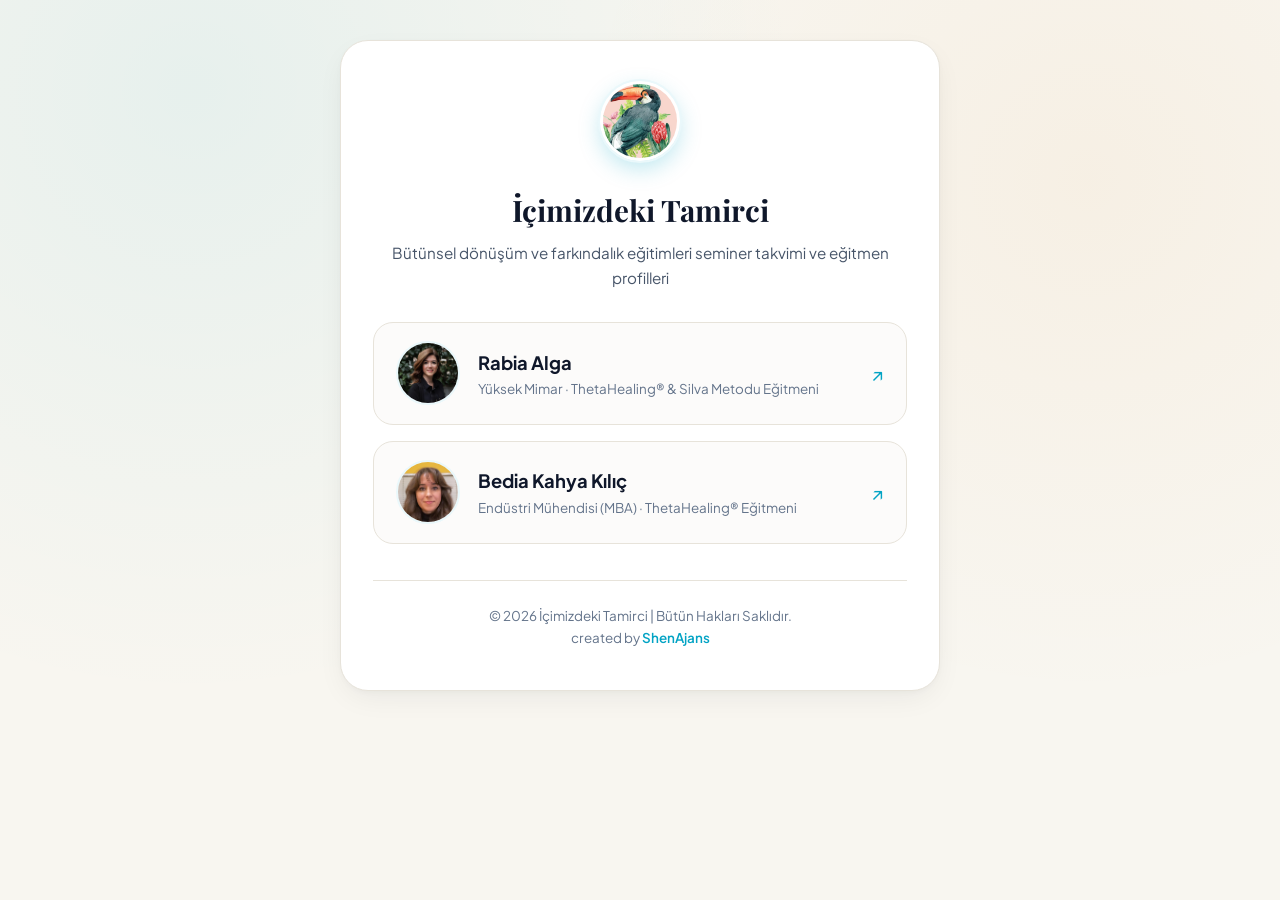
==== commit a11e5c15: "feat: tukan logo, clean URLs, multiline roles, youtube direct open, server sync fix" ====
--- a/index.html
+++ b/index.html
@@ -20,25 +20,25 @@
         background: #ffffff;
         border: 1px solid var(--border-light);
         border-radius: 28px;
-        padding: 2.25rem 2rem;
+        padding: 2.5rem 2rem;
         box-shadow: var(--shadow-card);
         text-align: center;
         margin-bottom: 1.5rem;
       }
-      .portal-logo {
-        width: 60px;
-        height: 60px;
-        border-radius: 18px;
-        background: var(--primary);
-        color: #ffffff;
-        display: inline-flex;
-        align-items: center;
-        justify-content: center;
-        font-family: var(--font-display);
-        font-size: 1.5rem;
-        font-weight: 700;
+      .portal-logo-img {
+        width: 80px;
+        height: 80px;
+        border-radius: 50%;
+        object-fit: cover;
+        box-shadow: 0 8px 22px rgba(2, 163, 196, 0.25);
+        border: 3px solid #ffffff;
+        outline: 2px solid var(--primary-soft);
         margin-bottom: 1.15rem;
-        box-shadow: 0 8px 18px rgba(2, 163, 196, 0.3);
+        display: inline-block;
+        transition: transform 0.3s ease;
+      }
+      .portal-logo-img:hover {
+        transform: scale(1.05);
       }
       .portal-title {
         font-family: var(--font-display);
@@ -64,6 +64,7 @@
         margin-bottom: 1rem;
         transition: all 0.22s ease;
         text-align: left;
+        text-decoration: none;
       }
       .profile-item-btn:hover {
         transform: translateY(-2px);
@@ -88,19 +89,39 @@
       .profile-item-role {
         font-size: 0.84rem;
         color: var(--text-muted);
+        white-space: pre-line;
+        line-height: 1.4;
+      }
+      .portal-footer {
+        margin-top: 2.25rem;
+        padding-top: 1.5rem;
+        border-top: 1px solid var(--border-light);
+        font-size: 0.84rem;
+        color: var(--text-muted);
+        line-height: 1.7;
+      }
+      .portal-footer a {
+        color: var(--primary);
+        font-weight: 600;
+        text-decoration: none;
+        transition: color 0.15s ease;
+      }
+      .portal-footer a:hover {
+        color: var(--primary-dark);
+        text-decoration: underline;
       }
     </style>
   </head>
   <body>
     <main class="portal-wrap">
       <div class="portal-card">
-        <div class="portal-logo">İT</div>
+        <img src="assets/images/tukan-logo.png" alt="İçimizdeki Tamirci Tukan" class="portal-logo-img" />
         <h1 class="portal-title">İçimizdeki Tamirci</h1>
         <p class="portal-desc">
           Bütünsel dönüşüm ve farkındalık eğitimleri seminer takvimi ve eğitmen profilleri
         </p>
 
-        <a href="rabia-alga.html" class="profile-item-btn">
+        <a href="rabia-alga" class="profile-item-btn">
           <img src="assets/images/RabiaAlga.jpg" alt="Rabia Alga" class="profile-thumb" />
           <div style="flex:1;">
             <div class="profile-item-name">Rabia Alga</div>
@@ -109,7 +130,7 @@
           <span style="font-size:1.2rem; color:var(--primary);">↗</span>
         </a>
 
-        <a href="bedia-kahya-kilic.html" class="profile-item-btn">
+        <a href="bedia-kahya-kilic" class="profile-item-btn">
           <img src="assets/images/BediaKahyaKilic.jpg" alt="Bedia Kahya Kılıç" class="profile-thumb" />
           <div style="flex:1;">
             <div class="profile-item-name">Bedia Kahya Kılıç</div>
@@ -118,11 +139,10 @@
           <span style="font-size:1.2rem; color:var(--primary);">↗</span>
         </a>
 
-        <div style="margin-top:2rem; padding-top:1.5rem; border-top:1px solid var(--border-light);">
-          <a href="admin.html" style="font-size:0.86rem; font-weight:600; color:var(--text-muted); display:inline-flex; align-items:center; gap:0.4rem;">
-            <span>⚙️ Yönetici Girişi</span>
-          </a>
-        </div>
+        <footer class="portal-footer">
+          <div>© 2026 İçimizdeki Tamirci | Bütün Hakları Saklıdır.</div>
+          <div>created by <a href="https://www.shenajans.com/" target="_blank" rel="noopener noreferrer">ShenAjans</a></div>
+        </footer>
       </div>
     </main>
   </body>
--- a/css/modern.css
+++ b/css/modern.css
@@ -157,8 +157,9 @@
   font-weight: 600;
   color: var(--primary-dark);
   margin-bottom: 0.35rem;
-  max-width: 460px;
-  line-height: 1.45;
+  max-width: 480px;
+  white-space: pre-line;
+  line-height: 1.5;
 }
 
 .bio-credentials {
@@ -470,51 +471,149 @@
   backdrop-filter: blur(4px);
 }
 
-/* Video Kartları */
+/* Video Kartları — Doğrudan YouTube Uygulamasına Yönlendirici */
 .bio-videos-section {
   display: flex;
   flex-direction: column;
   gap: 1.5rem;
+  margin-bottom: 2.25rem;
 }
 
 .bio-video-card {
   background: #ffffff;
   border: 1px solid var(--border-light);
-  border-radius: 20px;
+  border-radius: 22px;
   overflow: hidden;
   box-shadow: var(--shadow-card);
+  transition: transform 0.25s ease, box-shadow 0.25s ease, border-color 0.25s ease;
+}
+
+.bio-video-card:hover {
+  transform: translateY(-2px);
+  box-shadow: var(--shadow-hover);
+  border-color: rgba(2, 163, 196, 0.4);
 }
 
 .bio-video-heading {
   font-family: var(--font-display);
-  font-size: 1.15rem;
+  font-size: 1.12rem;
   font-weight: 700;
   color: #0f172a;
-  padding: 1.1rem 1.25rem 0.85rem;
+  padding: 1.15rem 1.25rem 0.85rem;
   line-height: 1.35;
 }
 
-.bio-video-frame {
+.bio-video-thumb-link {
+  display: block;
+  position: relative;
   width: 100%;
   aspect-ratio: 16 / 9;
-  background: #000;
-}
-
-.bio-video-frame iframe {
-  width: 100%;
-  height: 100%;
-  border: 0;
-  display: block;
+  background-color: #0f172a;
+  background-size: cover;
+  background-position: center;
+  overflow: hidden;
+  text-decoration: none;
+  cursor: pointer;
+}
+
+.bio-video-overlay {
+  position: absolute;
+  inset: 0;
+  background: linear-gradient(to top, rgba(15, 23, 42, 0.85) 0%, rgba(15, 23, 42, 0.25) 50%, rgba(0, 0, 0, 0.2) 100%);
+  display: flex;
+  flex-direction: column;
+  align-items: center;
+  justify-content: center;
+  transition: background 0.25s ease;
+}
+
+.bio-video-thumb-link:hover .bio-video-overlay {
+  background: linear-gradient(to top, rgba(15, 23, 42, 0.92) 0%, rgba(15, 23, 42, 0.35) 50%, rgba(0, 0, 0, 0.3) 100%);
+}
+
+.bio-video-play-btn {
+  width: 64px;
+  height: 64px;
+  border-radius: 50%;
+  background: #ff0000;
+  color: #ffffff;
+  display: flex;
+  align-items: center;
+  justify-content: center;
+  box-shadow: 0 10px 25px rgba(255, 0, 0, 0.45);
+  transition: transform 0.25s ease, box-shadow 0.25s ease;
+}
+
+.bio-video-thumb-link:hover .bio-video-play-btn,
+.bio-video-thumb-link:active .bio-video-play-btn {
+  transform: scale(1.12);
+  box-shadow: 0 14px 30px rgba(255, 0, 0, 0.65);
+}
+
+.bio-video-play-btn svg {
+  width: 26px;
+  height: 26px;
+  fill: #ffffff;
+  margin-left: 3px;
+}
+
+.bio-video-badge-bar {
+  position: absolute;
+  bottom: 0.85rem;
+  left: 1rem;
+  right: 1rem;
+  display: flex;
+  align-items: center;
+  justify-content: space-between;
+}
+
+.bio-video-pill {
+  display: inline-flex;
+  align-items: center;
+  gap: 0.45rem;
+  background: rgba(255, 255, 255, 0.95);
+  color: #0f172a;
+  padding: 0.4rem 0.85rem;
+  border-radius: 999px;
+  font-size: 0.8rem;
+  font-weight: 700;
+  backdrop-filter: blur(8px);
+  box-shadow: 0 4px 14px rgba(0, 0, 0, 0.25);
+  transition: transform 0.2s ease;
+}
+
+.bio-video-thumb-link:hover .bio-video-pill {
+  transform: translateY(-2px);
+}
+
+.bio-video-pill svg {
+  width: 16px;
+  height: 16px;
+  color: #ff0000;
+  fill: #ff0000;
 }
 
 /* Alt Bilgi (Footer) */
 .bio-footer {
   text-align: center;
-  padding: 1.75rem 1.25rem 2.25rem;
-  font-size: 0.82rem;
+  padding: 2rem 1.25rem 2.5rem;
+  font-size: 0.84rem;
   color: var(--text-muted);
   border-top: 1px solid var(--border-light);
-  margin-top: auto;
+  margin-top: 2rem;
+  line-height: 1.7;
+}
+
+.bio-footer a {
+  color: var(--primary);
+  font-weight: 600;
+  text-decoration: none;
+  transition: color 0.15s ease;
+}
+
+.bio-footer a:hover {
+  color: var(--primary-dark);
+  text-decoration: underline;
 }
 
 .bio-footer a {
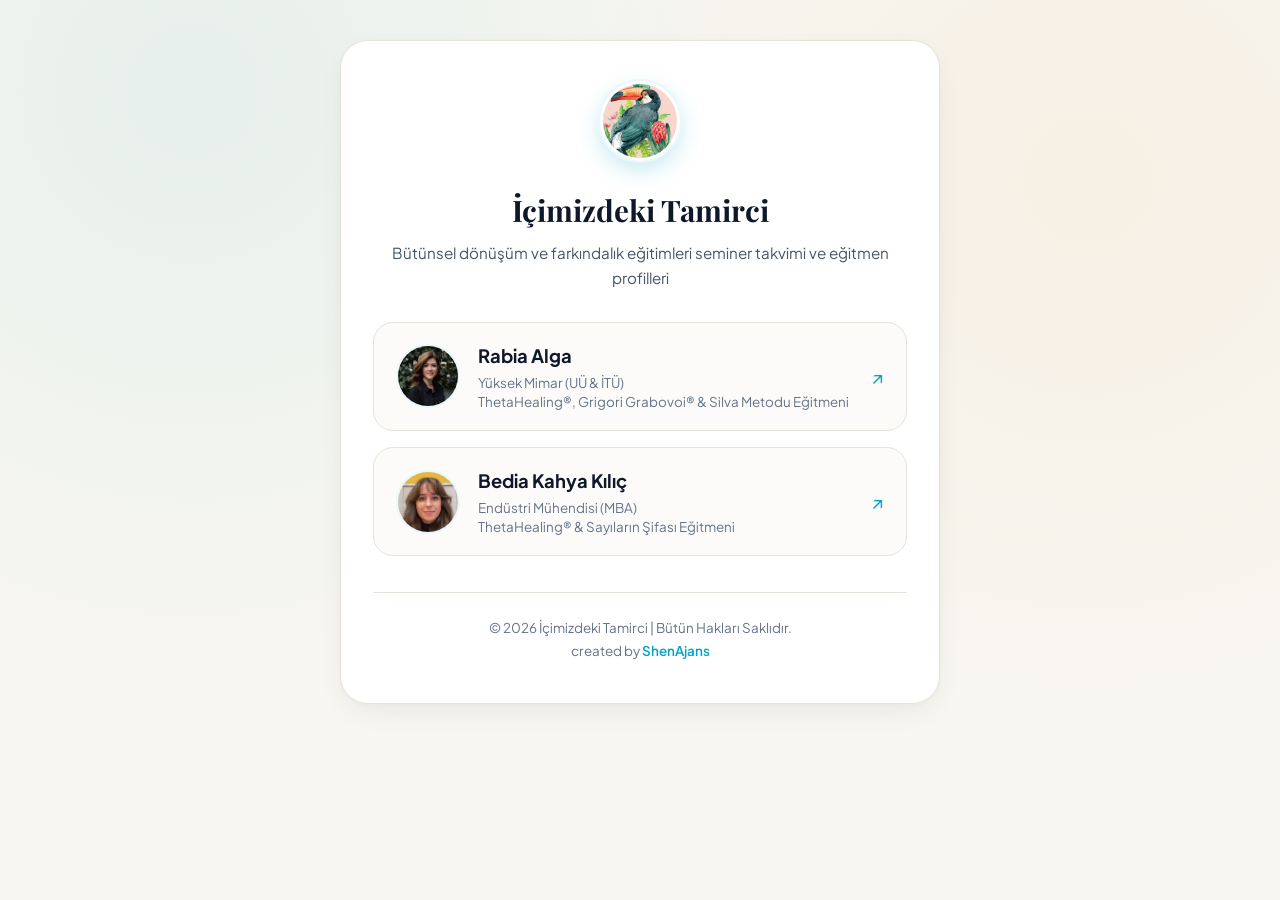
==== commit 3ae805d1: "feat: new trainer creator, clone seminar feature, distinct card colors, admin theme customizer, fix " ====
--- a/index.html
+++ b/index.html
@@ -121,23 +121,25 @@
           Bütünsel dönüşüm ve farkındalık eğitimleri seminer takvimi ve eğitmen profilleri
         </p>
 
-        <a href="rabia-alga" class="profile-item-btn">
-          <img src="assets/images/RabiaAlga.jpg" alt="Rabia Alga" class="profile-thumb" />
-          <div style="flex:1;">
-            <div class="profile-item-name">Rabia Alga</div>
-            <div class="profile-item-role">Yüksek Mimar · ThetaHealing® & Silva Metodu Eğitmeni</div>
-          </div>
-          <span style="font-size:1.2rem; color:var(--primary);">↗</span>
-        </a>
+        <div id="portal-profiles-list">
+          <a href="rabia-alga" class="profile-item-btn">
+            <img src="assets/images/RabiaAlga.jpg" alt="Rabia Alga" class="profile-thumb" />
+            <div style="flex:1;">
+              <div class="profile-item-name">Rabia Alga</div>
+              <div class="profile-item-role">Yüksek Mimar · ThetaHealing® & Silva Metodu Eğitmeni</div>
+            </div>
+            <span style="font-size:1.2rem; color:var(--primary);">↗</span>
+          </a>
 
-        <a href="bedia-kahya-kilic" class="profile-item-btn">
-          <img src="assets/images/BediaKahyaKilic.jpg" alt="Bedia Kahya Kılıç" class="profile-thumb" />
-          <div style="flex:1;">
-            <div class="profile-item-name">Bedia Kahya Kılıç</div>
-            <div class="profile-item-role">Endüstri Mühendisi (MBA) · ThetaHealing® Eğitmeni</div>
-          </div>
-          <span style="font-size:1.2rem; color:var(--primary);">↗</span>
-        </a>
+          <a href="bedia-kahya-kilic" class="profile-item-btn">
+            <img src="assets/images/BediaKahyaKilic.jpg" alt="Bedia Kahya Kılıç" class="profile-thumb" />
+            <div style="flex:1;">
+              <div class="profile-item-name">Bedia Kahya Kılıç</div>
+              <div class="profile-item-role">Endüstri Mühendisi (MBA) · ThetaHealing® Eğitmeni</div>
+            </div>
+            <span style="font-size:1.2rem; color:var(--primary);">↗</span>
+          </a>
+        </div>
 
         <footer class="portal-footer">
           <div>© 2026 İçimizdeki Tamirci | Bütün Hakları Saklıdır.</div>
@@ -145,5 +147,45 @@
         </footer>
       </div>
     </main>
+
+    <script src="js/sqlite-engine.js"></script>
+    <script>
+      (function() {
+        function escapeHtml(str) {
+          return String(str ?? '')
+            .replace(/&/g, '&amp;')
+            .replace(/</g, '&lt;')
+            .replace(/>/g, '&gt;')
+            .replace(/"/g, '&quot;');
+        }
+
+        function renderPortalProfiles() {
+          if (!window.ITStore) return;
+          const profiles = window.ITStore.getAllProfiles();
+          const listEl = document.getElementById('portal-profiles-list');
+          if (!listEl || !profiles) return;
+          const entries = Object.values(profiles);
+          if (!entries.length) return;
+          listEl.innerHTML = entries.map(function(p) {
+            return `
+              <a href="${escapeHtml(p.slug || p.id)}" class="profile-item-btn">
+                <img src="${escapeHtml(p.avatar || 'assets/images/RabiaAlga.jpg')}" alt="${escapeHtml(p.name)}" class="profile-thumb" />
+                <div style="flex:1;">
+                  <div class="profile-item-name">${escapeHtml(p.name)}</div>
+                  <div class="profile-item-role">${escapeHtml(p.role || '')}</div>
+                </div>
+                <span style="font-size:1.2rem; color:var(--primary);">↗</span>
+              </a>
+            `;
+          }).join('');
+        }
+
+        renderPortalProfiles();
+        if (window.ITStore) {
+          window.ITStore.onSync(renderPortalProfiles);
+          window.ITStore.pullFromServer().then(renderPortalProfiles);
+        }
+      })();
+    </script>
   </body>
 </html>
--- a/css/modern.css
+++ b/css/modern.css
@@ -349,8 +349,72 @@
   opacity: 0.85;
 }
 
-.bio-seminar-card.online::before {
-  background: var(--accent-warm);
+/* 1) Online Zoom Seminer Kartı (Mavi/Indigo Dijital Tema) */
+.bio-seminar-card.is-online {
+  background: linear-gradient(180deg, #ffffff 0%, #f4f8ff 100%);
+  border: 1px solid #c7ddfc;
+  border-left: 5px solid #2563eb;
+}
+
+.bio-seminar-card.is-online:hover {
+  transform: translateY(-4px);
+  box-shadow: 0 14px 32px rgba(37, 99, 235, 0.18);
+  border-color: #93c5fd;
+}
+
+.bio-seminar-card.is-online .bio-category-tag {
+  background: #dbeafe;
+  color: #1e40af;
+}
+
+.bio-seminar-card.is-online .bio-format-tag {
+  background: #eff6ff;
+  color: #1d4ed8;
+  border: 1px solid #bfdbfe;
+  font-weight: 700;
+}
+
+.bio-seminar-card.is-online .bio-seminar-action-btn {
+  background: linear-gradient(135deg, #1d4ed8 0%, #0284c7 100%);
+  box-shadow: 0 4px 14px rgba(37, 99, 235, 0.35);
+}
+
+.bio-seminar-card.is-online .bio-seminar-action-btn:hover {
+  box-shadow: 0 8px 24px rgba(37, 99, 235, 0.5);
+}
+
+/* 2) Yüz Yüze Seminer Kartı (Zümrüt/Yeşil Doğal Salon Teması) */
+.bio-seminar-card.is-inperson {
+  background: linear-gradient(180deg, #ffffff 0%, #f2fbf5 100%);
+  border: 1px solid #bbf7d0;
+  border-left: 5px solid #16a34a;
+}
+
+.bio-seminar-card.is-inperson:hover {
+  transform: translateY(-4px);
+  box-shadow: 0 14px 32px rgba(22, 163, 74, 0.18);
+  border-color: #86efac;
+}
+
+.bio-seminar-card.is-inperson .bio-category-tag {
+  background: #dcfce7;
+  color: #15803d;
+}
+
+.bio-seminar-card.is-inperson .bio-format-tag {
+  background: #f0fdf4;
+  color: #15803d;
+  border: 1px solid #86efac;
+  font-weight: 700;
+}
+
+.bio-seminar-card.is-inperson .bio-seminar-action-btn {
+  background: linear-gradient(135deg, #0f766e 0%, #059669 100%);
+  box-shadow: 0 4px 14px rgba(16, 185, 129, 0.35);
+}
+
+.bio-seminar-card.is-inperson .bio-seminar-action-btn:hover {
+  box-shadow: 0 8px 24px rgba(16, 185, 129, 0.5);
 }
 
 .bio-seminar-card:hover {
